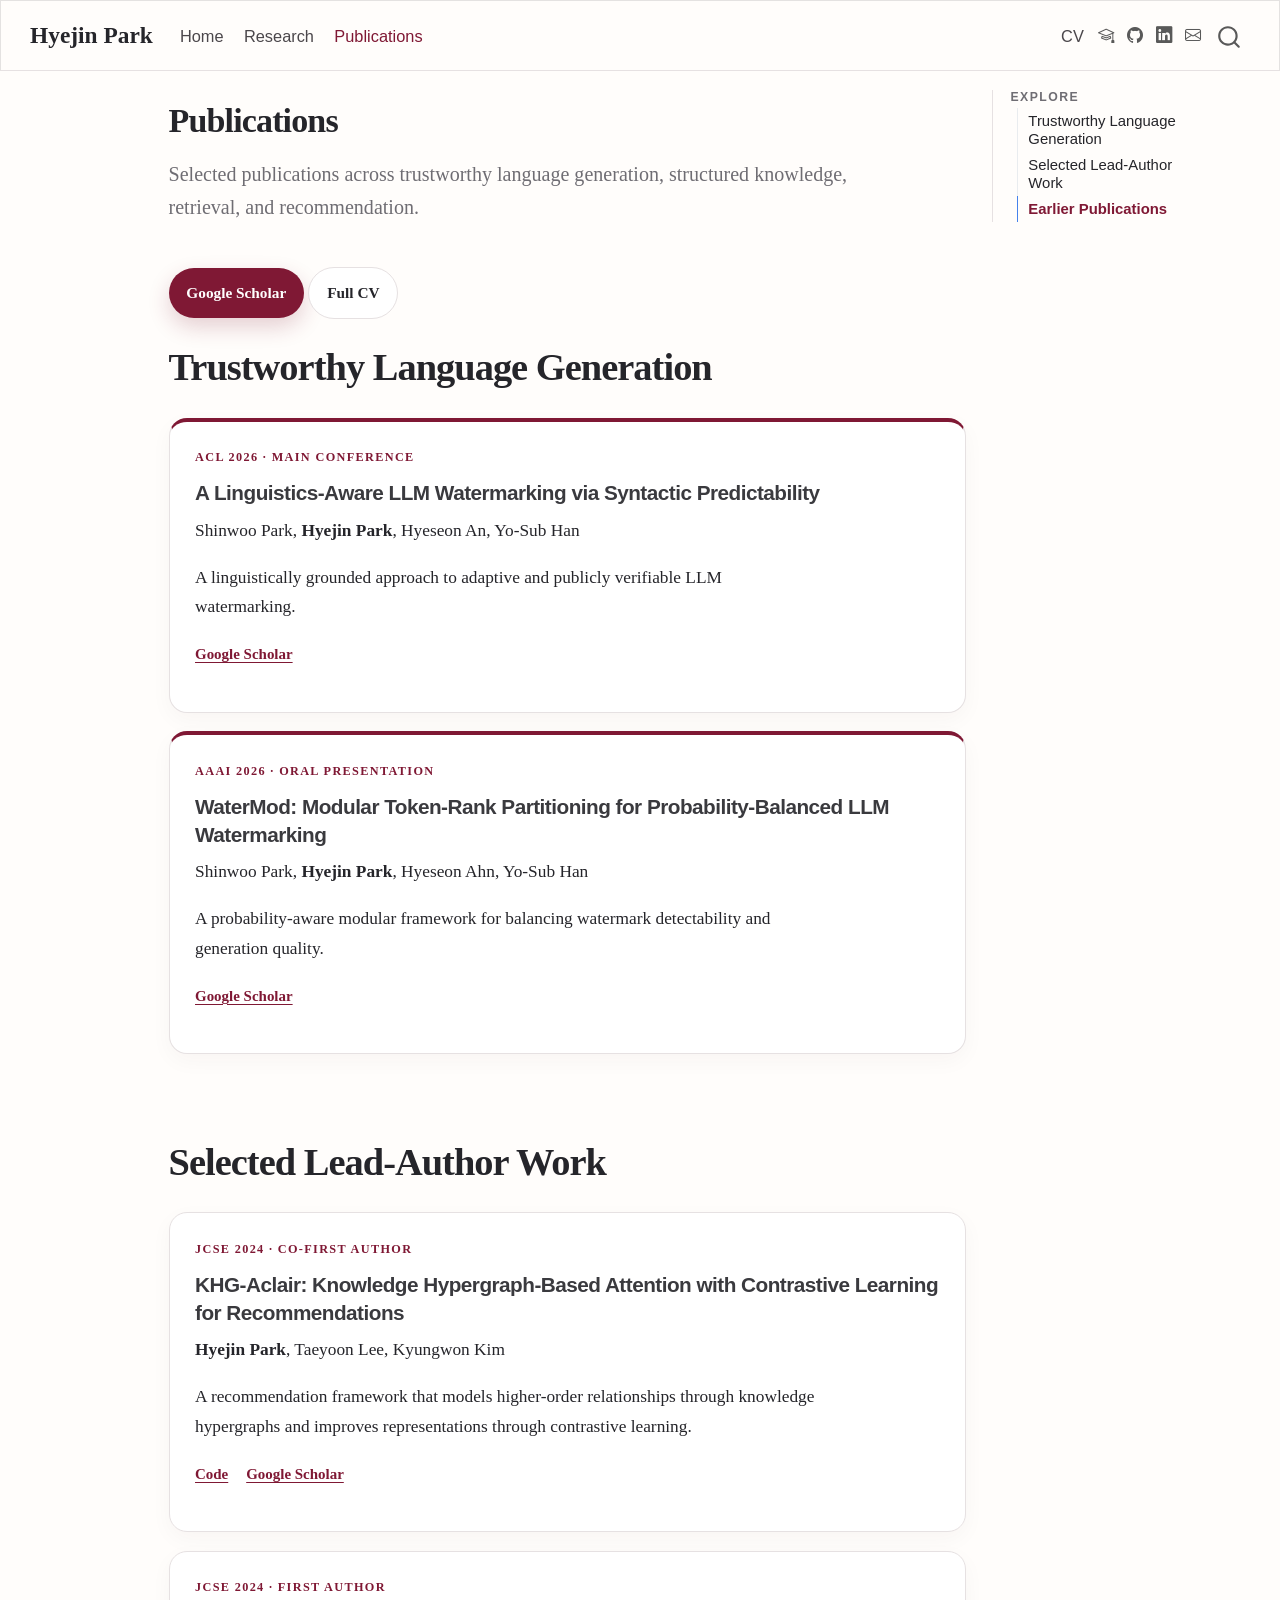
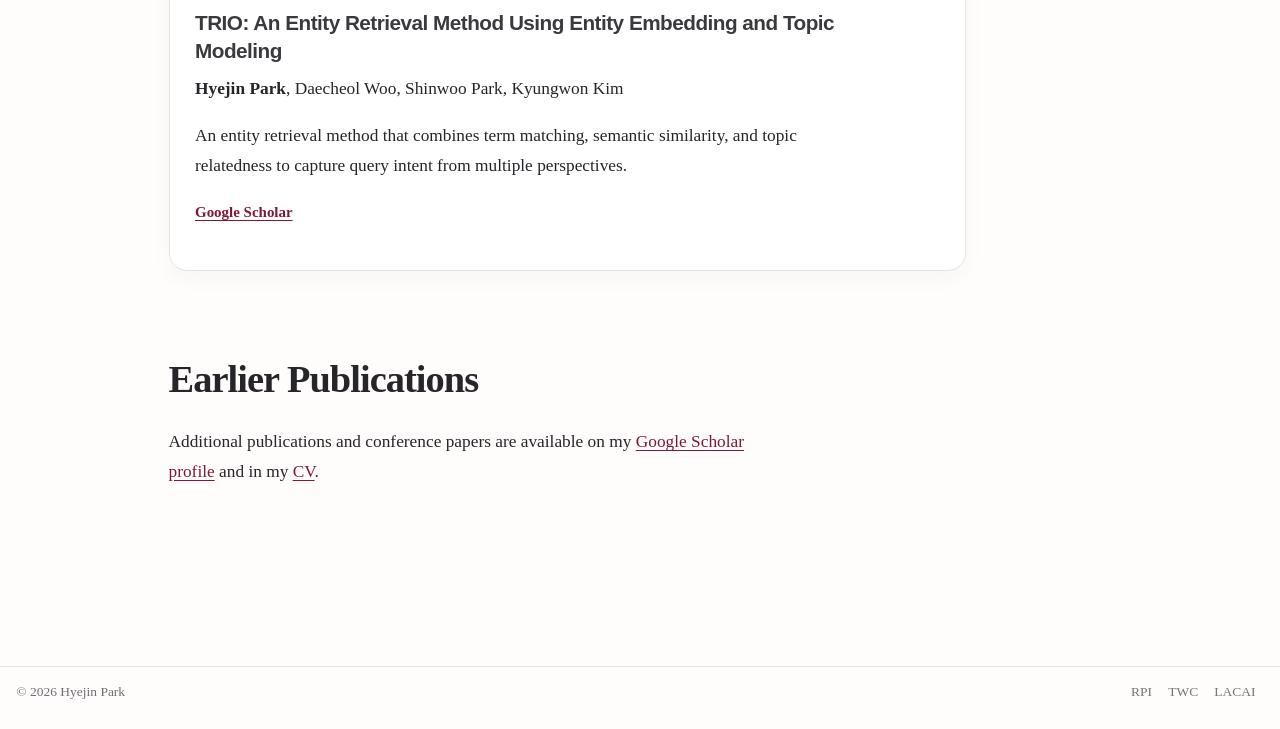
==== docs/publications.html @ 6f08e7a7 "draft" ====
<!DOCTYPE html>
<html xmlns="http://www.w3.org/1999/xhtml" lang="en" xml:lang="en"><head>

<meta charset="utf-8">
<meta name="generator" content="quarto-1.9.38">

<meta name="viewport" content="width=device-width, initial-scale=1.0, user-scalable=yes">

<meta name="description" content="Selected publications by Hyejin Park.">

<title>Publications | Hyejin Park – Hyejin Park</title>
<style>
/* Default styles provided by pandoc.
** See https://pandoc.org/MANUAL.html#variables-for-html for config info.
*/
code{white-space: pre-wrap;}
span.smallcaps{font-variant: small-caps;}
div.columns{display: flex; gap: min(4vw, 1.5em);}
div.column{flex: auto; overflow-x: auto;}
div.hanging-indent{margin-left: 1.5em; text-indent: -1.5em;}
ul.task-list{list-style: none;}
ul.task-list li input[type="checkbox"] {
  width: 0.8em;
  margin: 0 0.8em 0.2em -1em; /* quarto-specific, see https://github.com/quarto-dev/quarto-cli/issues/4556 */ 
  vertical-align: middle;
}
</style>


<script src="site_libs/quarto-nav/quarto-nav.js"></script>
<script src="site_libs/clipboard/clipboard.min.js"></script>
<script src="site_libs/quarto-search/autocomplete.umd.js"></script>
<script src="site_libs/quarto-search/fuse.min.js"></script>
<script src="site_libs/quarto-search/quarto-search.js"></script>
<meta name="quarto:offset" content="./">
<script src="site_libs/quarto-html/quarto.js" type="module"></script>
<script src="site_libs/quarto-html/tabsets/tabsets.js" type="module"></script>
<script src="site_libs/quarto-html/popper.min.js"></script>
<script src="site_libs/quarto-html/tippy.umd.min.js"></script>
<script src="site_libs/quarto-html/anchor.min.js"></script>
<link href="site_libs/quarto-html/tippy.css" rel="stylesheet">
<link href="site_libs/quarto-html/quarto-syntax-highlighting-15634bcf2e68342d4ad2dfa704d543f6.css" rel="stylesheet" id="quarto-text-highlighting-styles">
<script src="site_libs/bootstrap/bootstrap.min.js"></script>
<link href="site_libs/bootstrap/bootstrap-icons.css" rel="stylesheet">
<link href="site_libs/bootstrap/bootstrap-54f96d26612463f10f51421a0f6e9d63.min.css" rel="stylesheet" append-hash="true" id="quarto-bootstrap" data-mode="light">
<script id="quarto-search-options" type="application/json">{
  "location": "navbar",
  "copy-button": false,
  "collapse-after": 3,
  "panel-placement": "end",
  "type": "overlay",
  "limit": 50,
  "keyboard-shortcut": [
    "f",
    "/",
    "s"
  ],
  "show-item-context": false,
  "language": {
    "search-no-results-text": "No results",
    "search-matching-documents-text": "matching documents",
    "search-copy-link-title": "Copy link to search",
    "search-hide-matches-text": "Hide additional matches",
    "search-more-match-text": "more match in this document",
    "search-more-matches-text": "more matches in this document",
    "search-clear-button-title": "Clear",
    "search-text-placeholder": "",
    "search-detached-cancel-button-title": "Cancel",
    "search-submit-button-title": "Submit",
    "search-label": "Search"
  }
}</script>
<style>html{ scroll-behavior: smooth; }</style>


<link rel="stylesheet" href="styles.css">
<meta property="og:title" content="Publications | Hyejin Park">
<meta property="og:description" content="Selected publications by Hyejin Park.">
<meta property="og:site_name" content="Hyejin Park">
</head>

<body class="nav-fixed quarto-light">

<div id="quarto-search-results"></div>
  <header id="quarto-header" class="headroom fixed-top">
    <nav class="navbar navbar-expand-lg " data-bs-theme="dark">
      <div class="navbar-container container-fluid">
      <div class="navbar-brand-container mx-auto">
    <a class="navbar-brand" href="./index.html">
    <span class="navbar-title">Hyejin Park</span>
    </a>
  </div>
            <div id="quarto-search" class="" title="Search"></div>
          <button class="navbar-toggler" type="button" data-bs-toggle="collapse" data-bs-target="#navbarCollapse" aria-controls="navbarCollapse" role="menu" aria-expanded="false" aria-label="Toggle navigation" onclick="if (window.quartoToggleHeadroom) { window.quartoToggleHeadroom(); }">
  <span class="navbar-toggler-icon"></span>
</button>
          <div class="collapse navbar-collapse" id="navbarCollapse">
            <ul class="navbar-nav navbar-nav-scroll me-auto">
  <li class="nav-item">
    <a class="nav-link" href="./index.html"> 
<span class="menu-text">Home</span></a>
  </li>  
  <li class="nav-item">
    <a class="nav-link" href="./research.html"> 
<span class="menu-text">Research</span></a>
  </li>  
  <li class="nav-item">
    <a class="nav-link active" href="./publications.html" aria-current="page"> 
<span class="menu-text">Publications</span></a>
  </li>  
</ul>
            <ul class="navbar-nav navbar-nav-scroll ms-auto">
  <li class="nav-item">
    <a class="nav-link" href="./files/Hyejin_Park_CV.pdf" target="_blank"> 
<span class="menu-text">CV</span></a>
  </li>  
</ul>
          </div> <!-- /navcollapse -->
            <div class="quarto-navbar-tools tools-wide">
    <a href="https://scholar.google.com/citations?user=kaD4NRoAAAAJ&amp;hl=en" title="Google Scholar" class="quarto-navigation-tool px-1" aria-label="Google Scholar"><i class="bi bi-mortarboard"></i></a>
    <a href="https://github.com/HBD-NGC1316" title="GitHub" class="quarto-navigation-tool px-1" aria-label="GitHub"><i class="bi bi-github"></i></a>
    <a href="https://www.linkedin.com/in/hyejin-park-6ab866176/" title="LinkedIn" class="quarto-navigation-tool px-1" aria-label="LinkedIn"><i class="bi bi-linkedin"></i></a>
    <a href="mailto:parkh12@rpi.edu" title="Email" class="quarto-navigation-tool px-1" aria-label="Email"><i class="bi bi-envelope"></i></a>
</div>
      </div> <!-- /container-fluid -->
    </nav>
</header>
<!-- content -->
<div id="quarto-content" class="quarto-container page-columns page-rows-contents page-layout-article page-navbar">
<!-- sidebar -->
<!-- margin-sidebar -->
    <div id="quarto-margin-sidebar" class="sidebar margin-sidebar">
        <nav id="TOC" role="doc-toc" class="toc-active">
    <h2 id="toc-title">Explore</h2>
   
  <ul class="collapse">
  <li><a href="#trustworthy-language-generation" id="toc-trustworthy-language-generation" class="nav-link active" data-scroll-target="#trustworthy-language-generation">Trustworthy Language Generation</a></li>
  <li><a href="#selected-lead-author-work" id="toc-selected-lead-author-work" class="nav-link" data-scroll-target="#selected-lead-author-work">Selected Lead-Author Work</a></li>
  <li><a href="#earlier-publications" id="toc-earlier-publications" class="nav-link" data-scroll-target="#earlier-publications">Earlier Publications</a></li>
  </ul>
</nav>
    </div>
<!-- main -->
<main class="content" id="quarto-document-content"><header id="title-block-header" class="quarto-title-block"><h1 class="title display-7">Publications</h1></header>

<header id="title-block-header">


</header>


<p class="page-lead">
Selected publications across trustworthy language generation, structured knowledge, retrieval, and recommendation.
</p>
<div class="publication-actions">
<p><a class="button button-primary" href="https://scholar.google.com/citations?user=kaD4NRoAAAAJ&amp;hl=en">Google Scholar</a> <a class="button button-secondary" href="files/Hyejin_Park_CV.pdf" target="_blank">Full CV</a></p>
</div>
<section id="trustworthy-language-generation" class="level2">
<h2 class="anchored" data-anchor-id="trustworthy-language-generation">Trustworthy Language Generation</h2>
<div class="publication-card publication-wide publication-highlight">
<p class="pub-venue">
ACL 2026 · MAIN CONFERENCE
</p>
<section id="a-linguistics-aware-llm-watermarking-via-syntactic-predictability" class="level3">
<h3 class="anchored" data-anchor-id="a-linguistics-aware-llm-watermarking-via-syntactic-predictability">A Linguistics-Aware LLM Watermarking via Syntactic Predictability</h3>
<p>Shinwoo Park, <strong>Hyejin Park</strong>, Hyeseon An, Yo-Sub Han</p>
<p>A linguistically grounded approach to adaptive and publicly verifiable LLM watermarking.</p>
<p><a href="https://scholar.google.com/citations?user=kaD4NRoAAAAJ&amp;hl=en" class="pub-link">Google Scholar</a></p>
</section>
</div>
<div class="publication-card publication-wide publication-highlight">
<p class="pub-venue">
AAAI 2026 · ORAL PRESENTATION
</p>
<section id="watermod-modular-token-rank-partitioning-for-probability-balanced-llm-watermarking" class="level3">
<h3 class="anchored" data-anchor-id="watermod-modular-token-rank-partitioning-for-probability-balanced-llm-watermarking">WaterMod: Modular Token-Rank Partitioning for Probability-Balanced LLM Watermarking</h3>
<p>Shinwoo Park, <strong>Hyejin Park</strong>, Hyeseon Ahn, Yo-Sub Han</p>
<p>A probability-aware modular framework for balancing watermark detectability and generation quality.</p>
<p><a href="https://scholar.google.com/citations?user=kaD4NRoAAAAJ&amp;hl=en" class="pub-link">Google Scholar</a></p>
</section>
</div>
</section>
<section id="selected-lead-author-work" class="level2">
<h2 class="anchored" data-anchor-id="selected-lead-author-work">Selected Lead-Author Work</h2>
<div class="publication-card publication-wide">
<p class="pub-venue">
JCSE 2024 · CO-FIRST AUTHOR
</p>
<section id="khg-aclair-knowledge-hypergraph-based-attention-with-contrastive-learning-for-recommendations" class="level3">
<h3 class="anchored" data-anchor-id="khg-aclair-knowledge-hypergraph-based-attention-with-contrastive-learning-for-recommendations">KHG-Aclair: Knowledge Hypergraph-Based Attention with Contrastive Learning for Recommendations</h3>
<p><strong>Hyejin Park</strong>, Taeyoon Lee, Kyungwon Kim</p>
<p>A recommendation framework that models higher-order relationships through knowledge hypergraphs and improves representations through contrastive learning.</p>
<p><a href="https://github.com/HBD-NGC1316/KHG-Aclair" class="pub-link">Code</a> <a href="https://scholar.google.com/citations?user=kaD4NRoAAAAJ&amp;hl=en" class="pub-link">Google Scholar</a></p>
</section>
</div>
<div class="publication-card publication-wide">
<p class="pub-venue">
JCSE 2024 · FIRST AUTHOR
</p>
<section id="trio-an-entity-retrieval-method-using-entity-embedding-and-topic-modeling" class="level3">
<h3 class="anchored" data-anchor-id="trio-an-entity-retrieval-method-using-entity-embedding-and-topic-modeling">TRIO: An Entity Retrieval Method Using Entity Embedding and Topic Modeling</h3>
<p><strong>Hyejin Park</strong>, Daecheol Woo, Shinwoo Park, Kyungwon Kim</p>
<p>An entity retrieval method that combines term matching, semantic similarity, and topic relatedness to capture query intent from multiple perspectives.</p>
<p><a href="https://scholar.google.com/citations?user=kaD4NRoAAAAJ&amp;hl=en" class="pub-link">Google Scholar</a></p>
</section>
</div>
</section>
<section id="earlier-publications" class="level2">
<h2 class="anchored" data-anchor-id="earlier-publications">Earlier Publications</h2>
<p>Additional publications and conference papers are available on my <a href="https://scholar.google.com/citations?user=kaD4NRoAAAAJ&amp;hl=en">Google Scholar profile</a> and in my <a href="files/Hyejin_Park_CV.pdf">CV</a>.</p>


</section>

<a onclick="window.scrollTo(0, 0); return false;" role="button" id="quarto-back-to-top"><i class="bi bi-arrow-up"></i> Back to top</a></main> <!-- /main -->
<script id="quarto-html-after-body" type="application/javascript">
  window.document.addEventListener("DOMContentLoaded", function (event) {
    const icon = "";
    const anchorJS = new window.AnchorJS();
    anchorJS.options = {
      placement: 'right',
      icon: icon
    };
    anchorJS.add('.anchored');
    const isCodeAnnotation = (el) => {
      for (const clz of el.classList) {
        if (clz.startsWith('code-annotation-')) {                     
          return true;
        }
      }
      return false;
    }
    const onCopySuccess = function(e) {
      // button target
      const button = e.trigger;
      // don't keep focus
      button.blur();
      // flash "checked"
      button.classList.add('code-copy-button-checked');
      var currentTitle = button.getAttribute("title");
      button.setAttribute("title", "Copied!");
      let tooltip;
      if (window.bootstrap) {
        button.setAttribute("data-bs-toggle", "tooltip");
        button.setAttribute("data-bs-placement", "left");
        button.setAttribute("data-bs-title", "Copied!");
        tooltip = new bootstrap.Tooltip(button, 
          { trigger: "manual", 
            customClass: "code-copy-button-tooltip",
            offset: [0, -8]});
        tooltip.show();    
      }
      setTimeout(function() {
        if (tooltip) {
          tooltip.hide();
          button.removeAttribute("data-bs-title");
          button.removeAttribute("data-bs-toggle");
          button.removeAttribute("data-bs-placement");
        }
        button.setAttribute("title", currentTitle);
        button.classList.remove('code-copy-button-checked');
      }, 1000);
      // clear code selection
      e.clearSelection();
    }
    const getTextToCopy = function(trigger) {
      const outerScaffold = trigger.parentElement.cloneNode(true);
      const codeEl = outerScaffold.querySelector('code');
      for (const childEl of codeEl.children) {
        if (isCodeAnnotation(childEl)) {
          childEl.remove();
        }
      }
      return codeEl.innerText;
    }
    const clipboard = new window.ClipboardJS('.code-copy-button:not([data-in-quarto-modal])', {
      text: getTextToCopy
    });
    clipboard.on('success', onCopySuccess);
    if (window.document.getElementById('quarto-embedded-source-code-modal')) {
      const clipboardModal = new window.ClipboardJS('.code-copy-button[data-in-quarto-modal]', {
        text: getTextToCopy,
        container: window.document.getElementById('quarto-embedded-source-code-modal')
      });
      clipboardModal.on('success', onCopySuccess);
    }
      var localhostRegex = new RegExp(/^(?:http|https):\/\/localhost\:?[0-9]*\//);
      var mailtoRegex = new RegExp(/^mailto:/);
        var filterRegex = new RegExp("https:\/\/hbd-ngc1316\.github\.io");
      var isInternal = (href) => {
          return filterRegex.test(href) || localhostRegex.test(href) || mailtoRegex.test(href);
      }
      // Inspect non-navigation links and adorn them if external
     var links = window.document.querySelectorAll('a[href]:not(.nav-link):not(.navbar-brand):not(.toc-action):not(.sidebar-link):not(.sidebar-item-toggle):not(.pagination-link):not(.no-external):not([aria-hidden]):not(.dropdown-item):not(.quarto-navigation-tool):not(.about-link)');
      for (var i=0; i<links.length; i++) {
        const link = links[i];
        if (!isInternal(link.href)) {
          // undo the damage that might have been done by quarto-nav.js in the case of
          // links that we want to consider external
          if (link.dataset.originalHref !== undefined) {
            link.href = link.dataset.originalHref;
          }
            // target, if specified
            link.setAttribute("target", "_blank");
            if (link.getAttribute("rel") === null) {
              link.setAttribute("rel", "noopener");
            }
        }
      }
    function tippyHover(el, contentFn, onTriggerFn, onUntriggerFn) {
      const config = {
        allowHTML: true,
        maxWidth: 500,
        delay: 100,
        arrow: false,
        appendTo: function(el) {
            return el.parentElement;
        },
        interactive: true,
        interactiveBorder: 10,
        theme: 'quarto',
        placement: 'bottom-start',
      };
      if (contentFn) {
        config.content = contentFn;
      }
      if (onTriggerFn) {
        config.onTrigger = onTriggerFn;
      }
      if (onUntriggerFn) {
        config.onUntrigger = onUntriggerFn;
      }
      window.tippy(el, config); 
    }
    const noterefs = window.document.querySelectorAll('a[role="doc-noteref"]');
    for (var i=0; i<noterefs.length; i++) {
      const ref = noterefs[i];
      tippyHover(ref, function() {
        // use id or data attribute instead here
        let href = ref.getAttribute('data-footnote-href') || ref.getAttribute('href');
        try { href = new URL(href).hash; } catch {}
        const id = href.replace(/^#\/?/, "");
        const note = window.document.getElementById(id);
        if (note) {
          return note.innerHTML;
        } else {
          return "";
        }
      });
    }
    const xrefs = window.document.querySelectorAll('a.quarto-xref');
    const processXRef = (id, note) => {
      // Strip column container classes
      const stripColumnClz = (el) => {
        el.classList.remove("page-full", "page-columns");
        if (el.children) {
          for (const child of el.children) {
            stripColumnClz(child);
          }
        }
      }
      stripColumnClz(note)
      if (id === null || id.startsWith('sec-')) {
        // Special case sections, only their first couple elements
        const container = document.createElement("div");
        if (note.children && note.children.length > 2) {
          container.appendChild(note.children[0].cloneNode(true));
          for (let i = 1; i < note.children.length; i++) {
            const child = note.children[i];
            if (child.tagName === "P" && child.innerText === "") {
              continue;
            } else {
              container.appendChild(child.cloneNode(true));
              break;
            }
          }
          if (window.Quarto?.typesetMath) {
            window.Quarto.typesetMath(container);
          }
          return container.innerHTML
        } else {
          if (window.Quarto?.typesetMath) {
            window.Quarto.typesetMath(note);
          }
          return note.innerHTML;
        }
      } else {
        // Remove any anchor links if they are present
        const anchorLink = note.querySelector('a.anchorjs-link');
        if (anchorLink) {
          anchorLink.remove();
        }
        if (window.Quarto?.typesetMath) {
          window.Quarto.typesetMath(note);
        }
        if (note.classList.contains("callout")) {
          return note.outerHTML;
        } else {
          return note.innerHTML;
        }
      }
    }
    for (var i=0; i<xrefs.length; i++) {
      const xref = xrefs[i];
      tippyHover(xref, undefined, function(instance) {
        instance.disable();
        let url = xref.getAttribute('href');
        let hash = undefined; 
        if (url.startsWith('#')) {
          hash = url;
        } else {
          try { hash = new URL(url).hash; } catch {}
        }
        if (hash) {
          const id = hash.replace(/^#\/?/, "");
          const note = window.document.getElementById(id);
          if (note !== null) {
            try {
              const html = processXRef(id, note.cloneNode(true));
              instance.setContent(html);
            } finally {
              instance.enable();
              instance.show();
            }
          } else {
            // See if we can fetch this
            fetch(url.split('#')[0])
            .then(res => res.text())
            .then(html => {
              const parser = new DOMParser();
              const htmlDoc = parser.parseFromString(html, "text/html");
              const note = htmlDoc.getElementById(id);
              if (note !== null) {
                const html = processXRef(id, note);
                instance.setContent(html);
              } 
            }).finally(() => {
              instance.enable();
              instance.show();
            });
          }
        } else {
          // See if we can fetch a full url (with no hash to target)
          // This is a special case and we should probably do some content thinning / targeting
          fetch(url)
          .then(res => res.text())
          .then(html => {
            const parser = new DOMParser();
            const htmlDoc = parser.parseFromString(html, "text/html");
            const note = htmlDoc.querySelector('main.content');
            if (note !== null) {
              // This should only happen for chapter cross references
              // (since there is no id in the URL)
              // remove the first header
              if (note.children.length > 0 && note.children[0].tagName === "HEADER") {
                note.children[0].remove();
              }
              const html = processXRef(null, note);
              instance.setContent(html);
            } 
          }).finally(() => {
            instance.enable();
            instance.show();
          });
        }
      }, function(instance) {
      });
    }
        let selectedAnnoteEl;
        const selectorForAnnotation = ( cell, annotation) => {
          let cellAttr = 'data-code-cell="' + cell + '"';
          let lineAttr = 'data-code-annotation="' +  annotation + '"';
          const selector = 'span[' + cellAttr + '][' + lineAttr + ']';
          return selector;
        }
        const selectCodeLines = (annoteEl) => {
          const doc = window.document;
          const targetCell = annoteEl.getAttribute("data-target-cell");
          const targetAnnotation = annoteEl.getAttribute("data-target-annotation");
          const annoteSpan = window.document.querySelector(selectorForAnnotation(targetCell, targetAnnotation));
          const lines = annoteSpan.getAttribute("data-code-lines").split(",");
          const lineIds = lines.map((line) => {
            return targetCell + "-" + line;
          })
          let top = null;
          let height = null;
          let parent = null;
          if (lineIds.length > 0) {
              //compute the position of the single el (top and bottom and make a div)
              const el = window.document.getElementById(lineIds[0]);
              top = el.offsetTop;
              height = el.offsetHeight;
              parent = el.parentElement.parentElement;
            if (lineIds.length > 1) {
              const lastEl = window.document.getElementById(lineIds[lineIds.length - 1]);
              const bottom = lastEl.offsetTop + lastEl.offsetHeight;
              height = bottom - top;
            }
            if (top !== null && height !== null && parent !== null) {
              // cook up a div (if necessary) and position it 
              let div = window.document.getElementById("code-annotation-line-highlight");
              if (div === null) {
                div = window.document.createElement("div");
                div.setAttribute("id", "code-annotation-line-highlight");
                div.style.position = 'absolute';
                parent.appendChild(div);
              }
              div.style.top = top - 2 + "px";
              div.style.height = height + 4 + "px";
              div.style.left = 0;
              let gutterDiv = window.document.getElementById("code-annotation-line-highlight-gutter");
              if (gutterDiv === null) {
                gutterDiv = window.document.createElement("div");
                gutterDiv.setAttribute("id", "code-annotation-line-highlight-gutter");
                gutterDiv.style.position = 'absolute';
                const codeCell = window.document.getElementById(targetCell);
                const gutter = codeCell.querySelector('.code-annotation-gutter');
                gutter.appendChild(gutterDiv);
              }
              gutterDiv.style.top = top - 2 + "px";
              gutterDiv.style.height = height + 4 + "px";
            }
            selectedAnnoteEl = annoteEl;
          }
        };
        const unselectCodeLines = () => {
          const elementsIds = ["code-annotation-line-highlight", "code-annotation-line-highlight-gutter"];
          elementsIds.forEach((elId) => {
            const div = window.document.getElementById(elId);
            if (div) {
              div.remove();
            }
          });
          selectedAnnoteEl = undefined;
        };
          // Handle positioning of the toggle
      window.addEventListener(
        "resize",
        throttle(() => {
          elRect = undefined;
          if (selectedAnnoteEl) {
            selectCodeLines(selectedAnnoteEl);
          }
        }, 10)
      );
      function throttle(fn, ms) {
      let throttle = false;
      let timer;
        return (...args) => {
          if(!throttle) { // first call gets through
              fn.apply(this, args);
              throttle = true;
          } else { // all the others get throttled
              if(timer) clearTimeout(timer); // cancel #2
              timer = setTimeout(() => {
                fn.apply(this, args);
                timer = throttle = false;
              }, ms);
          }
        };
      }
        // Attach click handler to the DT
        const annoteDls = window.document.querySelectorAll('dt[data-target-cell]');
        for (const annoteDlNode of annoteDls) {
          annoteDlNode.addEventListener('click', (event) => {
            const clickedEl = event.target;
            if (clickedEl !== selectedAnnoteEl) {
              unselectCodeLines();
              const activeEl = window.document.querySelector('dt[data-target-cell].code-annotation-active');
              if (activeEl) {
                activeEl.classList.remove('code-annotation-active');
              }
              selectCodeLines(clickedEl);
              clickedEl.classList.add('code-annotation-active');
            } else {
              // Unselect the line
              unselectCodeLines();
              clickedEl.classList.remove('code-annotation-active');
            }
          });
        }
    const findCites = (el) => {
      const parentEl = el.parentElement;
      if (parentEl) {
        const cites = parentEl.dataset.cites;
        if (cites) {
          return {
            el,
            cites: cites.split(' ')
          };
        } else {
          return findCites(el.parentElement)
        }
      } else {
        return undefined;
      }
    };
    var bibliorefs = window.document.querySelectorAll('a[role="doc-biblioref"]');
    for (var i=0; i<bibliorefs.length; i++) {
      const ref = bibliorefs[i];
      const citeInfo = findCites(ref);
      if (citeInfo) {
        tippyHover(citeInfo.el, function() {
          var popup = window.document.createElement('div');
          citeInfo.cites.forEach(function(cite) {
            var citeDiv = window.document.createElement('div');
            citeDiv.classList.add('hanging-indent');
            citeDiv.classList.add('csl-entry');
            var biblioDiv = window.document.getElementById('ref-' + cite);
            if (biblioDiv) {
              citeDiv.innerHTML = biblioDiv.innerHTML;
            }
            popup.appendChild(citeDiv);
          });
          return popup.innerHTML;
        });
      }
    }
  });
  </script>
</div> <!-- /content -->
<footer class="footer">
  <div class="nav-footer">
    <div class="nav-footer-left">
<p>© 2026 Hyejin Park</p>
</div>   
    <div class="nav-footer-center">
      &nbsp;
    </div>
    <div class="nav-footer-right">
      <ul class="footer-items list-unstyled">
    <li class="nav-item">
    <a class="nav-link" href="https://www.rpi.edu/">
<p>RPI</p>
</a>
  </li>  
    <li class="nav-item">
    <a class="nav-link" href="https://tw.rpi.edu/person/hyejin-park">
<p>TWC</p>
</a>
  </li>  
    <li class="nav-item">
    <a class="nav-link" href="https://lacailab.cogsci.rpi.edu/people/students">
<p>LACAI</p>
</a>
  </li>  
</ul>
    </div>
  </div>
</footer>




<script src="site_libs/quarto-html/zenscroll-min.js"></script>
</body></html>
---- docs/site_libs/quarto-html/tippy.css ----
.tippy-box[data-animation=fade][data-state=hidden]{opacity:0}[data-tippy-root]{max-width:calc(100vw - 10px)}.tippy-box{position:relative;background-color:#333;color:#fff;border-radius:4px;font-size:14px;line-height:1.4;white-space:normal;outline:0;transition-property:transform,visibility,opacity}.tippy-box[data-placement^=top]>.tippy-arrow{bottom:0}.tippy-box[data-placement^=top]>.tippy-arrow:before{bottom:-7px;left:0;border-width:8px 8px 0;border-top-color:initial;transform-origin:center top}.tippy-box[data-placement^=bottom]>.tippy-arrow{top:0}.tippy-box[data-placement^=bottom]>.tippy-arrow:before{top:-7px;left:0;border-width:0 8px 8px;border-bottom-color:initial;transform-origin:center bottom}.tippy-box[data-placement^=left]>.tippy-arrow{right:0}.tippy-box[data-placement^=left]>.tippy-arrow:before{border-width:8px 0 8px 8px;border-left-color:initial;right:-7px;transform-origin:center left}.tippy-box[data-placement^=right]>.tippy-arrow{left:0}.tippy-box[data-placement^=right]>.tippy-arrow:before{left:-7px;border-width:8px 8px 8px 0;border-right-color:initial;transform-origin:center right}.tippy-box[data-inertia][data-state=visible]{transition-timing-function:cubic-bezier(.54,1.5,.38,1.11)}.tippy-arrow{width:16px;height:16px;color:#333}.tippy-arrow:before{content:"";position:absolute;border-color:transparent;border-style:solid}.tippy-content{position:relative;padding:5px 9px;z-index:1}
---- docs/site_libs/quarto-html/quarto-syntax-highlighting-15634bcf2e68342d4ad2dfa704d543f6.css ----
/* quarto syntax highlight colors */
:root {
  --quarto-hl-ot-color: #003B4F;
  --quarto-hl-at-color: #657422;
  --quarto-hl-ss-color: #20794D;
  --quarto-hl-an-color: #5E5E5E;
  --quarto-hl-fu-color: #4758AB;
  --quarto-hl-st-color: #20794D;
  --quarto-hl-cf-color: #003B4F;
  --quarto-hl-op-color: #5E5E5E;
  --quarto-hl-er-color: #AD0000;
  --quarto-hl-bn-color: #AD0000;
  --quarto-hl-al-color: #AD0000;
  --quarto-hl-va-color: #111111;
  --quarto-hl-bu-color: inherit;
  --quarto-hl-ex-color: inherit;
  --quarto-hl-pp-color: #AD0000;
  --quarto-hl-in-color: #5E5E5E;
  --quarto-hl-vs-color: #20794D;
  --quarto-hl-wa-color: #5E5E5E;
  --quarto-hl-do-color: #5E5E5E;
  --quarto-hl-im-color: #00769E;
  --quarto-hl-ch-color: #20794D;
  --quarto-hl-dt-color: #AD0000;
  --quarto-hl-fl-color: #AD0000;
  --quarto-hl-co-color: #5E5E5E;
  --quarto-hl-cv-color: #5E5E5E;
  --quarto-hl-cn-color: #8f5902;
  --quarto-hl-sc-color: #5E5E5E;
  --quarto-hl-dv-color: #AD0000;
  --quarto-hl-kw-color: #003B4F;
}

/* other quarto variables */
:root {
  --quarto-font-monospace: SFMono-Regular, Menlo, Monaco, Consolas, "Liberation Mono", "Courier New", monospace;
}

/* syntax highlight based on Pandoc's rules */
pre > code.sourceCode > span {
  color: #003B4F;
}

code.sourceCode > span {
  color: #003B4F;
}

div.sourceCode,
div.sourceCode pre.sourceCode {
  color: #003B4F;
}

/* Normal */
code span {
  color: #003B4F;
}

/* Alert */
code span.al {
  color: #AD0000;
  font-style: inherit;
}

/* Annotation */
code span.an {
  color: #5E5E5E;
  font-style: inherit;
}

/* Attribute */
code span.at {
  color: #657422;
  font-style: inherit;
}

/* BaseN */
code span.bn {
  color: #AD0000;
  font-style: inherit;
}

/* BuiltIn */
code span.bu {
  font-style: inherit;
}

/* ControlFlow */
code span.cf {
  color: #003B4F;
  font-weight: bold;
  font-style: inherit;
}

/* Char */
code span.ch {
  color: #20794D;
  font-style: inherit;
}

/* Constant */
code span.cn {
  color: #8f5902;
  font-style: inherit;
}

/* Comment */
code span.co {
  color: #5E5E5E;
  font-style: inherit;
}

/* CommentVar */
code span.cv {
  color: #5E5E5E;
  font-style: italic;
}

/* Documentation */
code span.do {
  color: #5E5E5E;
  font-style: italic;
}

/* DataType */
code span.dt {
  color: #AD0000;
  font-style: inherit;
}

/* DecVal */
code span.dv {
  color: #AD0000;
  font-style: inherit;
}

/* Error */
code span.er {
  color: #AD0000;
  font-style: inherit;
}

/* Extension */
code span.ex {
  font-style: inherit;
}

/* Float */
code span.fl {
  color: #AD0000;
  font-style: inherit;
}

/* Function */
code span.fu {
  color: #4758AB;
  font-style: inherit;
}

/* Import */
code span.im {
  color: #00769E;
  font-style: inherit;
}

/* Information */
code span.in {
  color: #5E5E5E;
  font-style: inherit;
}

/* Keyword */
code span.kw {
  color: #003B4F;
  font-weight: bold;
  font-style: inherit;
}

/* Operator */
code span.op {
  color: #5E5E5E;
  font-style: inherit;
}

/* Other */
code span.ot {
  color: #003B4F;
  font-style: inherit;
}

/* Preprocessor */
code span.pp {
  color: #AD0000;
  font-style: inherit;
}

/* SpecialChar */
code span.sc {
  color: #5E5E5E;
  font-style: inherit;
}

/* SpecialString */
code span.ss {
  color: #20794D;
  font-style: inherit;
}

/* String */
code span.st {
  color: #20794D;
  font-style: inherit;
}

/* Variable */
code span.va {
  color: #111111;
  font-style: inherit;
}

/* VerbatimString */
code span.vs {
  color: #20794D;
  font-style: inherit;
}

/* Warning */
code span.wa {
  color: #5E5E5E;
  font-style: italic;
}

.prevent-inlining {
  content: "</";
}

/*# sourceMappingURL=f23921c56f73e400b49028c9186a1aa0.css.map */
---- docs/styles.css ----
/* ---------- Design tokens ---------- */

:root {
  --hp-burgundy: #7f1834;
  --hp-burgundy-dark: #5f1026;
  --hp-plum: #665064;
  --hp-ink: #25252a;
  --hp-muted: #6f6d73;
  --hp-line: #e6e1e2;
  --hp-paper: #fffdfb;
  --hp-soft: #f7f2f2;
  --hp-white: #ffffff;
  --hp-radius: 18px;
  --hp-shadow: 0 14px 40px rgba(55, 34, 42, 0.07);
}

/* ---------- Global ---------- */

html {
  scroll-behavior: smooth;
}

body {
  color: var(--hp-ink);
  background: var(--hp-paper);
  font-family:
    Inter, ui-sans-serif, -apple-system, BlinkMacSystemFont, "Segoe UI",
    sans-serif;
  font-size: 1.02rem;
  line-height: 1.72;
}

h1,
h2,
h3 {
  color: var(--hp-ink);
  letter-spacing: -0.025em;
}

h1,
h2 {
  font-family: Georgia, "Times New Roman", serif;
}

h2 {
  margin-top: 4.5rem;
  padding-top: 0.5rem;
  font-size: clamp(1.8rem, 3vw, 2.45rem);
  border-bottom: 0;
}

h3 {
  font-size: 1.22rem;
  line-height: 1.35;
}

a {
  color: var(--hp-burgundy);
  text-decoration-thickness: 1px;
  text-underline-offset: 3px;
}

a:hover {
  color: var(--hp-burgundy-dark);
}

p {
  max-width: 72ch;
}

/* ---------- Navbar ---------- */

.navbar {
  background: rgba(255, 253, 251, 0.94) !important;
  backdrop-filter: blur(14px);
  border-bottom: 1px solid var(--hp-line);
  box-shadow: none;
}

.navbar-brand,
.navbar-title {
  font-family: Georgia, "Times New Roman", serif;
  font-weight: 700;
  color: var(--hp-ink) !important;
}

.navbar-nav .nav-link {
  color: #4b474b !important;
  font-weight: 520;
}

.navbar-nav .nav-link:hover,
.navbar-nav .nav-link.active {
  color: var(--hp-burgundy) !important;
}

/* ---------- Right table of contents ---------- */

#TOC {
  border-left: 1px solid var(--hp-line);
  padding-left: 1rem;
}

#TOC .active {
  color: var(--hp-burgundy) !important;
  font-weight: 650;
}

#toc-title {
  color: var(--hp-muted);
  font-size: 0.72rem;
  font-weight: 750;
  letter-spacing: 0.12em;
  text-transform: uppercase;
}

/* ---------- Hero ---------- */

.hero {
  margin: 1rem 0 2rem;
  padding: clamp(2rem, 5vw, 4.5rem);
  background:
    radial-gradient(circle at top right, rgba(127, 24, 52, 0.09), transparent 34%),
    linear-gradient(135deg, #fffdfb 0%, #f8f2f2 100%);
  border: 1px solid var(--hp-line);
  border-radius: 26px;
  box-shadow: var(--hp-shadow);
}

.hero-grid {
  display: grid;
  grid-template-columns: minmax(180px, 0.75fr) minmax(0, 2fr);
  gap: clamp(2rem, 5vw, 4rem);
  align-items: center;
}

.hero-photo {
  text-align: center;
}

.initials-mark {
  width: min(230px, 72vw);
  aspect-ratio: 4 / 5;
  margin: 0 auto;
  display: grid;
  place-items: center;
  border-radius: 24px;
  background:
    linear-gradient(145deg, rgba(127, 24, 52, 0.9), rgba(102, 80, 100, 0.85));
  color: white;
  box-shadow: 0 18px 36px rgba(86, 35, 52, 0.18);
}

.initials-mark span {
  font-family: Georgia, "Times New Roman", serif;
  font-size: 3.6rem;
  font-weight: 700;
  letter-spacing: -0.08em;
}

.photo-note {
  margin: 0.6rem auto 0;
  color: var(--hp-muted);
  font-size: 0.75rem;
}

.eyebrow,
.card-label,
.pub-venue {
  margin: 0 0 0.65rem;
  color: var(--hp-burgundy);
  font-size: 0.72rem;
  font-weight: 800;
  letter-spacing: 0.11em;
  text-transform: uppercase;
}

.hero-name {
  margin: 0 0 1rem;
  font-size: clamp(2.8rem, 7vw, 5.2rem);
  line-height: 0.98;
}

.hero-lead {
  margin: 0 0 1rem;
  font-family: Georgia, "Times New Roman", serif;
  font-size: clamp(1.25rem, 2.3vw, 1.72rem);
  line-height: 1.48;
}

.hero-subtext {
  color: var(--hp-muted);
  font-size: 1.03rem;
}

.hero-actions,
.publication-actions {
  display: flex;
  flex-wrap: wrap;
  gap: 0.75rem;
  margin-top: 1.5rem;
}

.button {
  display: inline-flex;
  align-items: center;
  justify-content: center;
  min-height: 44px;
  padding: 0.7rem 1.05rem;
  border-radius: 999px;
  font-size: 0.9rem;
  font-weight: 700;
  text-decoration: none;
  transition:
    transform 150ms ease,
    box-shadow 150ms ease,
    background 150ms ease;
}

.button:hover {
  transform: translateY(-1px);
}

.button-primary {
  color: white !important;
  background: var(--hp-burgundy);
  box-shadow: 0 9px 22px rgba(127, 24, 52, 0.2);
}

.button-primary:hover {
  background: var(--hp-burgundy-dark);
}

.button-secondary {
  color: var(--hp-ink) !important;
  background: white;
  border: 1px solid var(--hp-line);
}

.quick-links {
  display: flex;
  flex-wrap: wrap;
  gap: 0.55rem;
  margin-top: 1.3rem;
  color: var(--hp-muted);
  font-size: 0.9rem;
}

/* ---------- Shared section components ---------- */

.section-intro,
.page-lead {
  color: var(--hp-muted);
  font-family: Georgia, "Times New Roman", serif;
  font-size: 1.18rem;
  line-height: 1.65;
}

.page-lead {
  margin-bottom: 2.5rem;
}

.card-grid,
.publication-grid {
  display: grid;
  grid-template-columns: repeat(3, minmax(0, 1fr));
  gap: 1rem;
  margin-top: 1.5rem;
}

.topic-card,
.publication-card {
  padding: 1.5rem;
  background: var(--hp-white);
  border: 1px solid var(--hp-line);
  border-radius: var(--hp-radius);
  box-shadow: 0 7px 22px rgba(55, 34, 42, 0.035);
}

.topic-card {
  min-height: 255px;
  display: flex;
  flex-direction: column;
}

.topic-card p:last-child {
  margin-top: auto;
}

.topic-card-current {
  background: linear-gradient(160deg, #fff 25%, #fbf2f4 100%);
  border-top: 4px solid var(--hp-burgundy);
}

.publication-grid {
  grid-template-columns: repeat(2, minmax(0, 1fr));
}

.publication-card h3 {
  margin-top: 0.35rem;
}

.publication-highlight {
  border-top: 4px solid var(--hp-burgundy);
}

.publication-wide {
  margin: 1.1rem 0;
}

.pub-note {
  color: var(--hp-muted);
  font-size: 0.94rem;
}

.pub-link {
  display: inline-block;
  margin-right: 0.8rem;
  font-size: 0.88rem;
  font-weight: 750;
}

.section-heading-row {
  display: flex;
  justify-content: space-between;
  gap: 2rem;
  align-items: end;
}

.text-link {
  white-space: nowrap;
  font-weight: 700;
  text-decoration: none;
}

/* ---------- Current research spotlight ---------- */

.spotlight {
  display: grid;
  grid-template-columns: minmax(0, 1.25fr) minmax(280px, 0.75fr);
  gap: clamp(2rem, 5vw, 4rem);
  align-items: center;
  margin-top: 1.5rem;
  padding: clamp(1.8rem, 4vw, 3rem);
  border-radius: 24px;
  background: #2d262b;
  color: #f9f5f5;
  box-shadow: var(--hp-shadow);
}

.spotlight h3 {
  color: white;
  font-family: Georgia, "Times New Roman", serif;
  font-size: clamp(1.7rem, 3vw, 2.35rem);
}

.spotlight a {
  color: #f3c8d2;
}

.project-badge {
  display: inline-block;
  margin: 1rem 0 1.3rem;
  padding: 0.75rem 1rem;
  border: 1px solid rgba(255, 255, 255, 0.19);
  border-radius: 12px;
  background: rgba(255, 255, 255, 0.07);
}

.project-badge span {
  color: #d8cdd1;
  font-size: 0.86rem;
}

.concept-flow {
  display: grid;
  gap: 0.65rem;
  justify-items: center;
}

.concept-node {
  width: min(250px, 100%);
  padding: 0.65rem;
  text-align: center;
  border: 1px solid rgba(255, 255, 255, 0.22);
  border-radius: 999px;
  color: #eee7e9;
  background: rgba(255, 255, 255, 0.06);
}

.concept-core {
  width: min(300px, 100%);
  padding: 1.15rem;
  border-radius: 16px;
  text-align: center;
  font-family: Georgia, "Times New Roman", serif;
  font-size: 1.22rem;
  font-weight: 700;
  background: var(--hp-burgundy);
  box-shadow: 0 12px 24px rgba(0, 0, 0, 0.2);
}

.concept-outcome {
  padding: 0.8rem 1rem;
  border-radius: 12px;
  text-align: center;
  color: var(--hp-ink);
  background: #f0e6e9;
}

.concept-connector {
  color: #d2c5ca;
  font-size: 1.2rem;
}

/* ---------- Updates and about ---------- */

.updates-list {
  border-top: 1px solid var(--hp-line);
}

.update-row {
  display: grid;
  grid-template-columns: 100px minmax(0, 1fr);
  gap: 1rem;
  padding: 1rem 0;
  border-bottom: 1px solid var(--hp-line);
}

.update-date {
  color: var(--hp-burgundy);
  font-weight: 750;
}

.about-box,
.research-callout {
  padding: 1.6rem;
  border-left: 4px solid var(--hp-burgundy);
  border-radius: 0 var(--hp-radius) var(--hp-radius) 0;
  background: var(--hp-soft);
}

.research-callout {
  margin: 1.8rem 0;
}

.research-callout h3 {
  margin-top: 0;
}

/* ---------- Footer ---------- */

.nav-footer {
  margin-top: 5rem;
  border-top: 1px solid var(--hp-line);
  background: transparent;
  color: var(--hp-muted);
}

/* ---------- Responsive ---------- */

@media (max-width: 980px) {
  .hero-grid,
  .spotlight {
    grid-template-columns: 1fr;
  }

  .hero-photo {
    text-align: left;
  }

  .initials-mark {
    width: 180px;
    margin-left: 0;
  }

  .photo-note {
    margin-left: 0;
  }

  .card-grid {
    grid-template-columns: 1fr;
  }
}

@media (max-width: 760px) {
  body {
    font-size: 0.98rem;
  }

  .hero {
    padding: 1.4rem;
    border-radius: 18px;
  }

  .publication-grid {
    grid-template-columns: 1fr;
  }

  .section-heading-row {
    display: block;
  }

  .update-row {
    grid-template-columns: 1fr;
    gap: 0.2rem;
  }
}
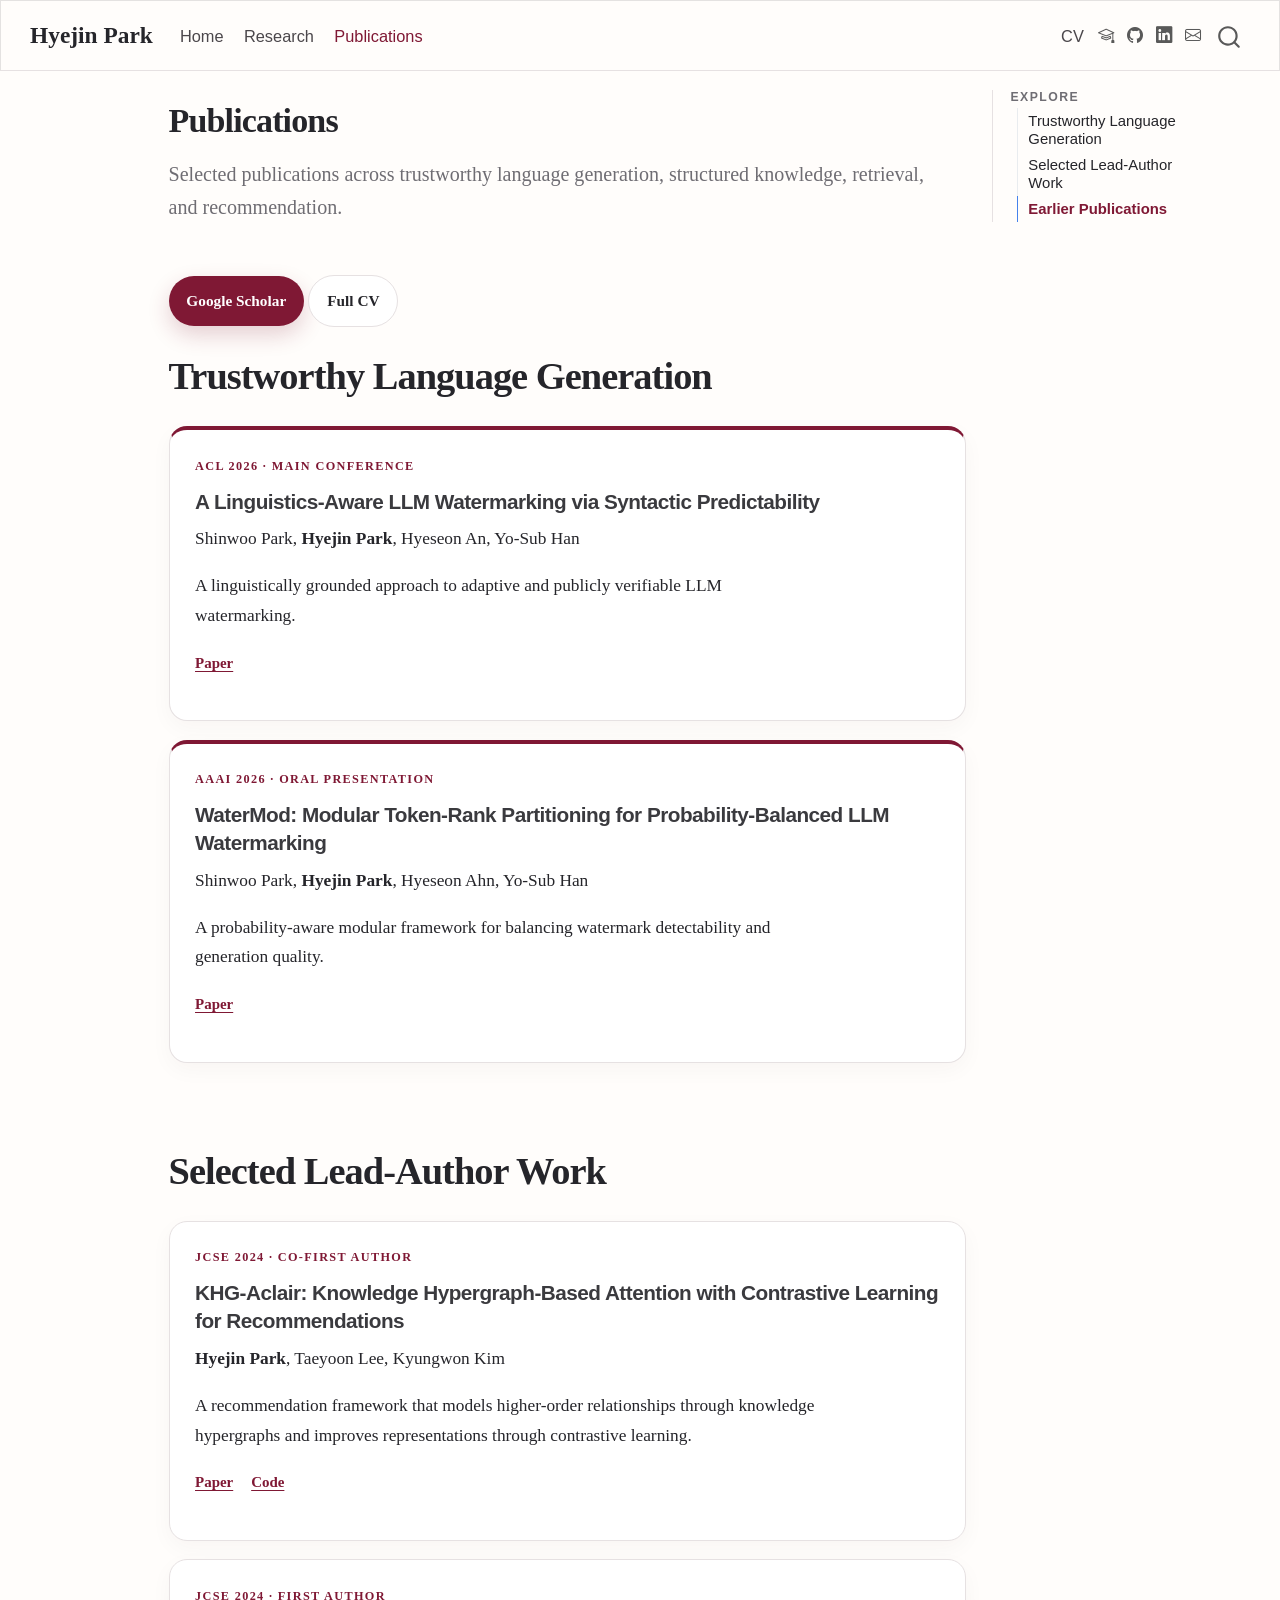
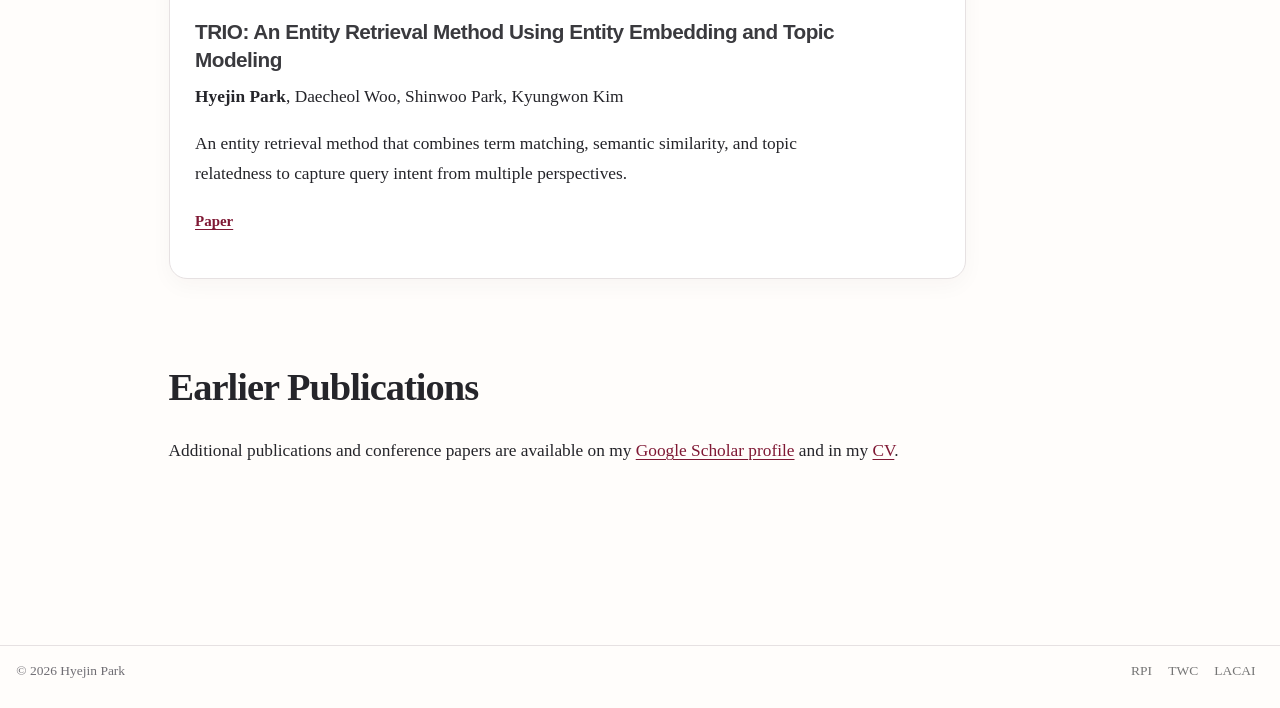
==== commit 9ed4493f: "Update paper links" ====
--- a/docs/publications.html
+++ b/docs/publications.html
@@ -165,7 +165,7 @@
 <h3 class="anchored" data-anchor-id="a-linguistics-aware-llm-watermarking-via-syntactic-predictability">A Linguistics-Aware LLM Watermarking via Syntactic Predictability</h3>
 <p>Shinwoo Park, <strong>Hyejin Park</strong>, Hyeseon An, Yo-Sub Han</p>
 <p>A linguistically grounded approach to adaptive and publicly verifiable LLM watermarking.</p>
-<p><a href="https://scholar.google.com/citations?user=kaD4NRoAAAAJ&amp;hl=en" class="pub-link">Google Scholar</a></p>
+<p><a href="https://aclanthology.org/2026.acl-long.2115/" class="pub-link">Paper</a></p>
 </section>
 </div>
 <div class="publication-card publication-wide publication-highlight">
@@ -176,7 +176,7 @@
 <h3 class="anchored" data-anchor-id="watermod-modular-token-rank-partitioning-for-probability-balanced-llm-watermarking">WaterMod: Modular Token-Rank Partitioning for Probability-Balanced LLM Watermarking</h3>
 <p>Shinwoo Park, <strong>Hyejin Park</strong>, Hyeseon Ahn, Yo-Sub Han</p>
 <p>A probability-aware modular framework for balancing watermark detectability and generation quality.</p>
-<p><a href="https://scholar.google.com/citations?user=kaD4NRoAAAAJ&amp;hl=en" class="pub-link">Google Scholar</a></p>
+<p><a href="https://ojs.aaai.org/index.php/AAAI/article/view/40546" class="pub-link">Paper</a></p>
 </section>
 </div>
 </section>
@@ -190,7 +190,7 @@
 <h3 class="anchored" data-anchor-id="khg-aclair-knowledge-hypergraph-based-attention-with-contrastive-learning-for-recommendations">KHG-Aclair: Knowledge Hypergraph-Based Attention with Contrastive Learning for Recommendations</h3>
 <p><strong>Hyejin Park</strong>, Taeyoon Lee, Kyungwon Kim</p>
 <p>A recommendation framework that models higher-order relationships through knowledge hypergraphs and improves representations through contrastive learning.</p>
-<p><a href="https://github.com/HBD-NGC1316/KHG-Aclair" class="pub-link">Code</a> <a href="https://scholar.google.com/citations?user=kaD4NRoAAAAJ&amp;hl=en" class="pub-link">Google Scholar</a></p>
+<p><a href="https://jcse.kiise.org/files/V18N3-04.pdf" class="pub-link">Paper</a> <a href="https://github.com/HBD-NGC1316/KHG-Aclair" class="pub-link">Code</a></p>
 </section>
 </div>
 <div class="publication-card publication-wide">
@@ -201,7 +201,7 @@
 <h3 class="anchored" data-anchor-id="trio-an-entity-retrieval-method-using-entity-embedding-and-topic-modeling">TRIO: An Entity Retrieval Method Using Entity Embedding and Topic Modeling</h3>
 <p><strong>Hyejin Park</strong>, Daecheol Woo, Shinwoo Park, Kyungwon Kim</p>
 <p>An entity retrieval method that combines term matching, semantic similarity, and topic relatedness to capture query intent from multiple perspectives.</p>
-<p><a href="https://scholar.google.com/citations?user=kaD4NRoAAAAJ&amp;hl=en" class="pub-link">Google Scholar</a></p>
+<p><a href="https://jcse.kiise.org/files/V18N1-05.pdf" class="pub-link">Paper</a></p>
 </section>
 </div>
 </section>
--- a/docs/styles.css
+++ b/docs/styles.css
@@ -1,508 +1,519 @@
-/* ---------- Design tokens ---------- */
-
-:root {
-  --hp-burgundy: #7f1834;
-  --hp-burgundy-dark: #5f1026;
-  --hp-plum: #665064;
-  --hp-ink: #25252a;
-  --hp-muted: #6f6d73;
-  --hp-line: #e6e1e2;
-  --hp-paper: #fffdfb;
-  --hp-soft: #f7f2f2;
-  --hp-white: #ffffff;
-  --hp-radius: 18px;
-  --hp-shadow: 0 14px 40px rgba(55, 34, 42, 0.07);
-}
-
-/* ---------- Global ---------- */
-
-html {
-  scroll-behavior: smooth;
-}
-
-body {
-  color: var(--hp-ink);
-  background: var(--hp-paper);
+/* =========================================================
+   Hyejin Park Personal Website
+   ========================================================= */
+
+   :root {
+    --hp-burgundy: #7f1834;
+    --hp-burgundy-dark: #5f1026;
+    --hp-ink: #25252a;
+    --hp-muted: #6f6d73;
+    --hp-line: #e6e1e2;
+    --hp-paper: #fffdfb;
+    --hp-soft: #f7f2f2;
+    --hp-white: #ffffff;
+    --hp-radius: 18px;
+  }
+  
+  html {
+    scroll-behavior: smooth;
+  }
+  
+  body {
+    color: var(--hp-ink);
+    background: var(--hp-paper);
+    font-family:
+      Inter, ui-sans-serif, -apple-system, BlinkMacSystemFont, "Segoe UI",
+      sans-serif;
+    font-size: 1.02rem;
+    line-height: 1.72;
+  }
+  
+  h1,
+  h2,
+  h3 {
+    color: var(--hp-ink);
+    letter-spacing: -0.025em;
+  }
+  
+  h1,
+  h2 {
+    font-family: Georgia, "Times New Roman", serif;
+  }
+  
+  h2 {
+    margin-top: 4.5rem;
+    padding-top: 0.5rem;
+    border-bottom: 0;
+    font-size: clamp(1.8rem, 3vw, 2.45rem);
+  }
+  
+  h3 {
+    font-size: 1.22rem;
+    line-height: 1.35;
+  }
+  
+  p {
+    max-width: 72ch;
+  }
+  
+  a {
+    color: var(--hp-burgundy);
+    text-decoration-thickness: 1px;
+    text-underline-offset: 3px;
+  }
+  
+  a:hover {
+    color: var(--hp-burgundy-dark);
+  }
+  
+  /* ---------- Navbar ---------- */
+  
+  .navbar {
+    background: rgba(255, 253, 251, 0.94) !important;
+    backdrop-filter: blur(14px);
+    border-bottom: 1px solid var(--hp-line);
+    box-shadow: none;
+  }
+  
+  .navbar-brand,
+  .navbar-title {
+    color: var(--hp-ink) !important;
+    font-family: Georgia, "Times New Roman", serif;
+    font-weight: 700;
+  }
+  
+  .navbar-nav .nav-link {
+    color: #4b474b !important;
+    font-weight: 520;
+  }
+  
+  .navbar-nav .nav-link:hover,
+  .navbar-nav .nav-link.active {
+    color: var(--hp-burgundy) !important;
+  }
+  
+  /* ---------- Right table of contents ---------- */
+  
+  #TOC {
+    padding-left: 1rem;
+    border-left: 1px solid var(--hp-line);
+  }
+  
+  #TOC .active {
+    color: var(--hp-burgundy) !important;
+    font-weight: 650;
+  }
+  
+  #toc-title {
+    color: var(--hp-muted);
+    font-size: 0.72rem;
+    font-weight: 750;
+    letter-spacing: 0.12em;
+    text-transform: uppercase;
+  }
+  
+  /* =========================================================
+     Profile introduction
+     ========================================================= */
+  
+  .profile-top {
+    display: grid;
+    grid-template-columns: 150px minmax(0, 1fr);
+    gap: 2rem;
+    align-items: center;
+  
+    max-width: 900px;
+    margin: 2rem 0 1.5rem;
+  }
+  
+  .profile-photo-col,
+  .profile-photo-col figure {
+    margin: 0;
+  }
+  
+  .profile-photo-col figcaption {
+    display: none;
+  }
+  
+  .profile-photo-col img {
+    display: block;
+    width: 150px !important;
+    height: 150px !important;
+    max-width: none !important;
+  
+    object-fit: cover;
+    object-position: center 20%;
+  
+    border: 4px solid var(--hp-white);
+    border-radius: 50%;
+  
+    box-shadow: 0 10px 28px rgba(55, 34, 42, 0.14);
+  }
+  
+  .profile-heading {
+    min-width: 0;
+  }
+  
+  .eyebrow,
+  .card-label,
+  .pub-venue {
+    margin: 0 0 0.65rem;
+    color: var(--hp-burgundy);
+    font-size: 0.72rem;
+    font-weight: 800;
+    letter-spacing: 0.11em;
+    text-transform: uppercase;
+  }
+  
+  .home-name {
+    margin: 0 0 0.7rem;
+    color: var(--hp-ink);
+    font-family: Georgia, "Times New Roman", serif;
+    font-size: clamp(2.8rem, 5vw, 4.2rem);
+    line-height: 0.98;
+    letter-spacing: -0.04em;
+  }
+  
+  .home-lead {
+    max-width: 680px;
+    margin: 0;
+    font-family: Georgia, "Times New Roman", serif;
+    font-size: clamp(1.18rem, 2vw, 1.45rem);
+    line-height: 1.5;
+  }
+  
+  .profile-bio {
+    max-width: 780px;
+    margin-bottom: 4rem;
+    padding-bottom: 3.2rem;
+    border-bottom: 1px solid var(--hp-line);
+  }
+  
+  .profile-bio > p {
+    max-width: 720px;
+    margin: 0 0 1rem;
+    color: var(--hp-muted);
+    line-height: 1.7;
+  }
+  
+  /* ---------- Buttons ---------- */
+  
+  .hero-actions,
+  .publication-actions {
+    display: flex;
+    flex-wrap: wrap;
+    gap: 0.75rem;
+    margin-top: 1.5rem;
+  }
+  
+  .hero-actions p,
+  .quick-links p {
+    margin: 0;
+    max-width: none;
+  }
+  
+  .button {
+    display: inline-flex;
+    align-items: center;
+    justify-content: center;
+  
+    min-height: 44px;
+    padding: 0.7rem 1.05rem;
+  
+    border-radius: 999px;
+  
+    font-size: 0.9rem;
+    font-weight: 700;
+    text-decoration: none;
+  
+    transition:
+      transform 150ms ease,
+      box-shadow 150ms ease,
+      background 150ms ease;
+  }
+  
+  .button:hover {
+    transform: translateY(-1px);
+  }
+  
+  .button-primary {
+    color: white !important;
+    background: var(--hp-burgundy);
+    box-shadow: 0 9px 22px rgba(127, 24, 52, 0.2);
+  }
+  
+  .button-primary:hover {
+    background: var(--hp-burgundy-dark);
+  }
+  
+  .button-secondary {
+    color: var(--hp-ink) !important;
+    background: white;
+    border: 1px solid var(--hp-line);
+  }
+  
+  .quick-links {
+    margin-top: 1.15rem;
+    color: var(--hp-muted);
+    font-size: 0.9rem;
+  }
+  
+  /* =========================================================
+     Shared page components
+     ========================================================= */
+  
+  .section-intro,
+  .page-lead {
+    color: var(--hp-muted);
+    font-family: Georgia, "Times New Roman", serif;
+    font-size: 1.18rem;
+    line-height: 1.65;
+  }
+  
+  .page-lead {
+    max-width: 760px;
+    margin-bottom: 3rem;
+  }
+  
+  .card-grid,
+  .publication-grid {
+    display: grid;
+    gap: 1rem;
+    margin-top: 1.5rem;
+  }
+  
+  .card-grid {
+    grid-template-columns: repeat(3, minmax(0, 1fr));
+  }
+  
+  .publication-grid {
+    grid-template-columns: repeat(2, minmax(0, 1fr));
+  }
+  
+  .topic-card,
+  .publication-card {
+    padding: 1.5rem;
+    background: var(--hp-white);
+    border: 1px solid var(--hp-line);
+    border-radius: var(--hp-radius);
+    box-shadow: 0 7px 22px rgba(55, 34, 42, 0.035);
+  }
+  
+  .topic-card {
+    display: flex;
+    flex-direction: column;
+    min-height: 255px;
+  }
+  
+  .topic-card p:last-child {
+    margin-top: auto;
+  }
+  
+  .topic-card-current {
+    background: linear-gradient(160deg, #fff 25%, #fbf2f4 100%);
+    border-top: 4px solid var(--hp-burgundy);
+  }
+  
+  .publication-card h3 {
+    margin-top: 0.35rem;
+  }
+  
+  .publication-highlight {
+    border-top: 4px solid var(--hp-burgundy);
+  }
+  
+  .publication-wide {
+    margin: 1.1rem 0;
+  }
+  
+  .pub-note {
+    color: var(--hp-muted);
+    font-size: 0.94rem;
+  }
+  
+  .pub-link {
+    display: inline-block;
+    margin-right: 0.8rem;
+    font-size: 0.88rem;
+    font-weight: 750;
+  }
+  
+  .section-heading-row {
+    display: flex;
+    justify-content: space-between;
+    gap: 2rem;
+    align-items: end;
+  }
+  
+  .text-link {
+    white-space: nowrap;
+    font-weight: 700;
+    text-decoration: none;
+  }
+  
+  /* ---------- Research prose ---------- */
+  
+  main.content > section > p {
+    max-width: 780px;
+  }
+  
+  main.content hr {
+    margin: 3.5rem 0;
+    border: 0;
+    border-top: 1px solid var(--hp-line);
+  }
+  
+  /* ---------- Recent updates ---------- */
+  
+  .updates-list {
+    width: 100%;
+    border-top: 1px solid var(--hp-line);
+  }
+  
+  .update-row {
+    display: grid;
+    grid-template-columns: 110px minmax(0, 1fr);
+    column-gap: 1.5rem;
+    align-items: baseline;
+  
+    width: 100%;
+    padding: 1rem 0;
+  
+    border-bottom: 1px solid var(--hp-line);
+  }
+  
+  .update-date {
+    color: var(--hp-burgundy);
+    font-weight: 750;
+    white-space: nowrap;
+  }
+  
+  .update-text {
+    min-width: 0;
+    color: var(--hp-ink);
+    line-height: 1.55;
+  }
+  
+  /* ---------- Footer ---------- */
+  
+  .nav-footer {
+    margin-top: 5rem;
+    color: var(--hp-muted);
+    background: transparent;
+    border-top: 1px solid var(--hp-line);
+  }
+  
+  /* ---------- Responsive ---------- */
+  
+  @media (max-width: 980px) {
+    .card-grid {
+      grid-template-columns: 1fr;
+    }
+  }
+  
+  @media (max-width: 760px) {
+    body {
+      font-size: 0.98rem;
+    }
+  
+    .profile-top {
+      grid-template-columns: 110px minmax(0, 1fr);
+      gap: 1.25rem;
+      align-items: center;
+    }
+  
+    .profile-photo-col img {
+      width: 110px !important;
+      height: 110px !important;
+    }
+  
+    .home-name {
+      font-size: clamp(2.4rem, 11vw, 3.5rem);
+    }
+  
+    .publication-grid {
+      grid-template-columns: 1fr;
+    }
+  
+    .section-heading-row {
+      display: block;
+    }
+  
+    .update-row {
+      grid-template-columns: 1fr;
+      row-gap: 0.2rem;
+    }
+  }
+  
+  @media (max-width: 520px) {
+    .profile-top {
+      grid-template-columns: 1fr;
+    }
+  
+    .profile-photo-col img {
+      width: 105px !important;
+      height: 105px !important;
+    }
+  }
+
+
+
+
+  /* =========================================================
+   Profile tagline
+   ========================================================= */
+
+.profile-tagline {
+  max-width: 680px;
+  margin: 0;
+
+  color: var(--hp-muted);
   font-family:
     Inter, ui-sans-serif, -apple-system, BlinkMacSystemFont, "Segoe UI",
     sans-serif;
-  font-size: 1.02rem;
-  line-height: 1.72;
+  font-size: 1.08rem;
+  font-weight: 500;
+  line-height: 1.55;
+  letter-spacing: 0;
 }
 
-h1,
-h2,
-h3 {
+
+/* =========================================================
+   Current research focus
+   ========================================================= */
+
+.research-focus {
+  max-width: 760px;
+  margin: 2.1rem 0 1.8rem;
+  padding: 1.4rem 0 0;
+
+  border-top: 1px solid var(--hp-line);
+}
+
+.research-focus .focus-label {
+  display: inline-block;
+
+  margin: 0 0 0.9rem;
+  padding: 0 0 0.3rem;
+
   color: var(--hp-ink);
-  letter-spacing: -0.025em;
-}
-
-h1,
-h2 {
-  font-family: Georgia, "Times New Roman", serif;
-}
-
-h2 {
-  margin-top: 4.5rem;
-  padding-top: 0.5rem;
-  font-size: clamp(1.8rem, 3vw, 2.45rem);
-  border-bottom: 0;
-}
-
-h3 {
-  font-size: 1.22rem;
-  line-height: 1.35;
-}
-
-a {
-  color: var(--hp-burgundy);
-  text-decoration-thickness: 1px;
-  text-underline-offset: 3px;
-}
-
-a:hover {
-  color: var(--hp-burgundy-dark);
-}
-
-p {
-  max-width: 72ch;
-}
-
-/* ---------- Navbar ---------- */
-
-.navbar {
-  background: rgba(255, 253, 251, 0.94) !important;
-  backdrop-filter: blur(14px);
-  border-bottom: 1px solid var(--hp-line);
-  box-shadow: none;
-}
-
-.navbar-brand,
-.navbar-title {
-  font-family: Georgia, "Times New Roman", serif;
-  font-weight: 700;
-  color: var(--hp-ink) !important;
-}
-
-.navbar-nav .nav-link {
-  color: #4b474b !important;
-  font-weight: 520;
-}
-
-.navbar-nav .nav-link:hover,
-.navbar-nav .nav-link.active {
-  color: var(--hp-burgundy) !important;
-}
-
-/* ---------- Right table of contents ---------- */
-
-#TOC {
-  border-left: 1px solid var(--hp-line);
-  padding-left: 1rem;
-}
-
-#TOC .active {
-  color: var(--hp-burgundy) !important;
-  font-weight: 650;
-}
-
-#toc-title {
-  color: var(--hp-muted);
-  font-size: 0.72rem;
-  font-weight: 750;
-  letter-spacing: 0.12em;
+  border-bottom: 3px solid var(--hp-burgundy);
+
+  font-family:
+    Inter, ui-sans-serif, -apple-system, BlinkMacSystemFont, "Segoe UI",
+    sans-serif;
+  font-size: 0.82rem;
+  font-weight: 800;
+  line-height: 1.3;
+  letter-spacing: 0.1em;
   text-transform: uppercase;
 }
 
-/* ---------- Hero ---------- */
-
-.hero {
-  margin: 1rem 0 2rem;
-  padding: clamp(2rem, 5vw, 4.5rem);
-  background:
-    radial-gradient(circle at top right, rgba(127, 24, 52, 0.09), transparent 34%),
-    linear-gradient(135deg, #fffdfb 0%, #f8f2f2 100%);
-  border: 1px solid var(--hp-line);
-  border-radius: 26px;
-  box-shadow: var(--hp-shadow);
-}
-
-.hero-grid {
-  display: grid;
-  grid-template-columns: minmax(180px, 0.75fr) minmax(0, 2fr);
-  gap: clamp(2rem, 5vw, 4rem);
-  align-items: center;
-}
-
-.hero-photo {
-  text-align: center;
-}
-
-.initials-mark {
-  width: min(230px, 72vw);
-  aspect-ratio: 4 / 5;
-  margin: 0 auto;
-  display: grid;
-  place-items: center;
-  border-radius: 24px;
-  background:
-    linear-gradient(145deg, rgba(127, 24, 52, 0.9), rgba(102, 80, 100, 0.85));
-  color: white;
-  box-shadow: 0 18px 36px rgba(86, 35, 52, 0.18);
-}
-
-.initials-mark span {
-  font-family: Georgia, "Times New Roman", serif;
-  font-size: 3.6rem;
-  font-weight: 700;
-  letter-spacing: -0.08em;
-}
-
-.photo-note {
-  margin: 0.6rem auto 0;
-  color: var(--hp-muted);
-  font-size: 0.75rem;
-}
-
-.eyebrow,
-.card-label,
-.pub-venue {
-  margin: 0 0 0.65rem;
-  color: var(--hp-burgundy);
-  font-size: 0.72rem;
-  font-weight: 800;
-  letter-spacing: 0.11em;
-  text-transform: uppercase;
-}
-
-.hero-name {
-  margin: 0 0 1rem;
-  font-size: clamp(2.8rem, 7vw, 5.2rem);
-  line-height: 0.98;
-}
-
-.hero-lead {
-  margin: 0 0 1rem;
-  font-family: Georgia, "Times New Roman", serif;
-  font-size: clamp(1.25rem, 2.3vw, 1.72rem);
-  line-height: 1.48;
-}
-
-.hero-subtext {
-  color: var(--hp-muted);
-  font-size: 1.03rem;
-}
-
-.hero-actions,
-.publication-actions {
-  display: flex;
-  flex-wrap: wrap;
-  gap: 0.75rem;
-  margin-top: 1.5rem;
-}
-
-.button {
-  display: inline-flex;
-  align-items: center;
-  justify-content: center;
-  min-height: 44px;
-  padding: 0.7rem 1.05rem;
-  border-radius: 999px;
-  font-size: 0.9rem;
-  font-weight: 700;
-  text-decoration: none;
-  transition:
-    transform 150ms ease,
-    box-shadow 150ms ease,
-    background 150ms ease;
-}
-
-.button:hover {
-  transform: translateY(-1px);
-}
-
-.button-primary {
-  color: white !important;
-  background: var(--hp-burgundy);
-  box-shadow: 0 9px 22px rgba(127, 24, 52, 0.2);
-}
-
-.button-primary:hover {
-  background: var(--hp-burgundy-dark);
-}
-
-.button-secondary {
-  color: var(--hp-ink) !important;
-  background: white;
-  border: 1px solid var(--hp-line);
-}
-
-.quick-links {
-  display: flex;
-  flex-wrap: wrap;
-  gap: 0.55rem;
-  margin-top: 1.3rem;
-  color: var(--hp-muted);
-  font-size: 0.9rem;
-}
-
-/* ---------- Shared section components ---------- */
-
-.section-intro,
-.page-lead {
-  color: var(--hp-muted);
-  font-family: Georgia, "Times New Roman", serif;
-  font-size: 1.18rem;
-  line-height: 1.65;
-}
-
-.page-lead {
-  margin-bottom: 2.5rem;
-}
-
-.card-grid,
-.publication-grid {
-  display: grid;
-  grid-template-columns: repeat(3, minmax(0, 1fr));
-  gap: 1rem;
-  margin-top: 1.5rem;
-}
-
-.topic-card,
-.publication-card {
-  padding: 1.5rem;
-  background: var(--hp-white);
-  border: 1px solid var(--hp-line);
-  border-radius: var(--hp-radius);
-  box-shadow: 0 7px 22px rgba(55, 34, 42, 0.035);
-}
-
-.topic-card {
-  min-height: 255px;
-  display: flex;
-  flex-direction: column;
-}
-
-.topic-card p:last-child {
-  margin-top: auto;
-}
-
-.topic-card-current {
-  background: linear-gradient(160deg, #fff 25%, #fbf2f4 100%);
-  border-top: 4px solid var(--hp-burgundy);
-}
-
-.publication-grid {
-  grid-template-columns: repeat(2, minmax(0, 1fr));
-}
-
-.publication-card h3 {
-  margin-top: 0.35rem;
-}
-
-.publication-highlight {
-  border-top: 4px solid var(--hp-burgundy);
-}
-
-.publication-wide {
-  margin: 1.1rem 0;
-}
-
-.pub-note {
-  color: var(--hp-muted);
-  font-size: 0.94rem;
-}
-
-.pub-link {
-  display: inline-block;
-  margin-right: 0.8rem;
-  font-size: 0.88rem;
-  font-weight: 750;
-}
-
-.section-heading-row {
-  display: flex;
-  justify-content: space-between;
-  gap: 2rem;
-  align-items: end;
-}
-
-.text-link {
-  white-space: nowrap;
-  font-weight: 700;
-  text-decoration: none;
-}
-
-/* ---------- Current research spotlight ---------- */
-
-.spotlight {
-  display: grid;
-  grid-template-columns: minmax(0, 1.25fr) minmax(280px, 0.75fr);
-  gap: clamp(2rem, 5vw, 4rem);
-  align-items: center;
-  margin-top: 1.5rem;
-  padding: clamp(1.8rem, 4vw, 3rem);
-  border-radius: 24px;
-  background: #2d262b;
-  color: #f9f5f5;
-  box-shadow: var(--hp-shadow);
-}
-
-.spotlight h3 {
-  color: white;
-  font-family: Georgia, "Times New Roman", serif;
-  font-size: clamp(1.7rem, 3vw, 2.35rem);
-}
-
-.spotlight a {
-  color: #f3c8d2;
-}
-
-.project-badge {
-  display: inline-block;
-  margin: 1rem 0 1.3rem;
-  padding: 0.75rem 1rem;
-  border: 1px solid rgba(255, 255, 255, 0.19);
-  border-radius: 12px;
-  background: rgba(255, 255, 255, 0.07);
-}
-
-.project-badge span {
-  color: #d8cdd1;
-  font-size: 0.86rem;
-}
-
-.concept-flow {
-  display: grid;
-  gap: 0.65rem;
-  justify-items: center;
-}
-
-.concept-node {
-  width: min(250px, 100%);
-  padding: 0.65rem;
-  text-align: center;
-  border: 1px solid rgba(255, 255, 255, 0.22);
-  border-radius: 999px;
-  color: #eee7e9;
-  background: rgba(255, 255, 255, 0.06);
-}
-
-.concept-core {
-  width: min(300px, 100%);
-  padding: 1.15rem;
-  border-radius: 16px;
-  text-align: center;
-  font-family: Georgia, "Times New Roman", serif;
-  font-size: 1.22rem;
-  font-weight: 700;
-  background: var(--hp-burgundy);
-  box-shadow: 0 12px 24px rgba(0, 0, 0, 0.2);
-}
-
-.concept-outcome {
-  padding: 0.8rem 1rem;
-  border-radius: 12px;
-  text-align: center;
+.research-focus p {
+  max-width: 720px;
+  margin: 0;
+
   color: var(--hp-ink);
-  background: #f0e6e9;
-}
-
-.concept-connector {
-  color: #d2c5ca;
-  font-size: 1.2rem;
-}
-
-/* ---------- Updates and about ---------- */
-
-.updates-list {
-  border-top: 1px solid var(--hp-line);
-}
-
-.update-row {
-  display: grid;
-  grid-template-columns: 100px minmax(0, 1fr);
-  gap: 1rem;
-  padding: 1rem 0;
-  border-bottom: 1px solid var(--hp-line);
-}
-
-.update-date {
-  color: var(--hp-burgundy);
-  font-weight: 750;
-}
-
-.about-box,
-.research-callout {
-  padding: 1.6rem;
-  border-left: 4px solid var(--hp-burgundy);
-  border-radius: 0 var(--hp-radius) var(--hp-radius) 0;
-  background: var(--hp-soft);
-}
-
-.research-callout {
-  margin: 1.8rem 0;
-}
-
-.research-callout h3 {
-  margin-top: 0;
-}
-
-/* ---------- Footer ---------- */
-
-.nav-footer {
-  margin-top: 5rem;
-  border-top: 1px solid var(--hp-line);
-  background: transparent;
-  color: var(--hp-muted);
-}
-
-/* ---------- Responsive ---------- */
-
-@media (max-width: 980px) {
-  .hero-grid,
-  .spotlight {
-    grid-template-columns: 1fr;
-  }
-
-  .hero-photo {
-    text-align: left;
-  }
-
-  .initials-mark {
-    width: 180px;
-    margin-left: 0;
-  }
-
-  .photo-note {
-    margin-left: 0;
-  }
-
-  .card-grid {
-    grid-template-columns: 1fr;
-  }
-}
-
-@media (max-width: 760px) {
-  body {
-    font-size: 0.98rem;
-  }
-
-  .hero {
-    padding: 1.4rem;
-    border-radius: 18px;
-  }
-
-  .publication-grid {
-    grid-template-columns: 1fr;
-  }
-
-  .section-heading-row {
-    display: block;
-  }
-
-  .update-row {
-    grid-template-columns: 1fr;
-    gap: 0.2rem;
-  }
-}
+  font-size: 1.02rem;
+  line-height: 1.75;
+}
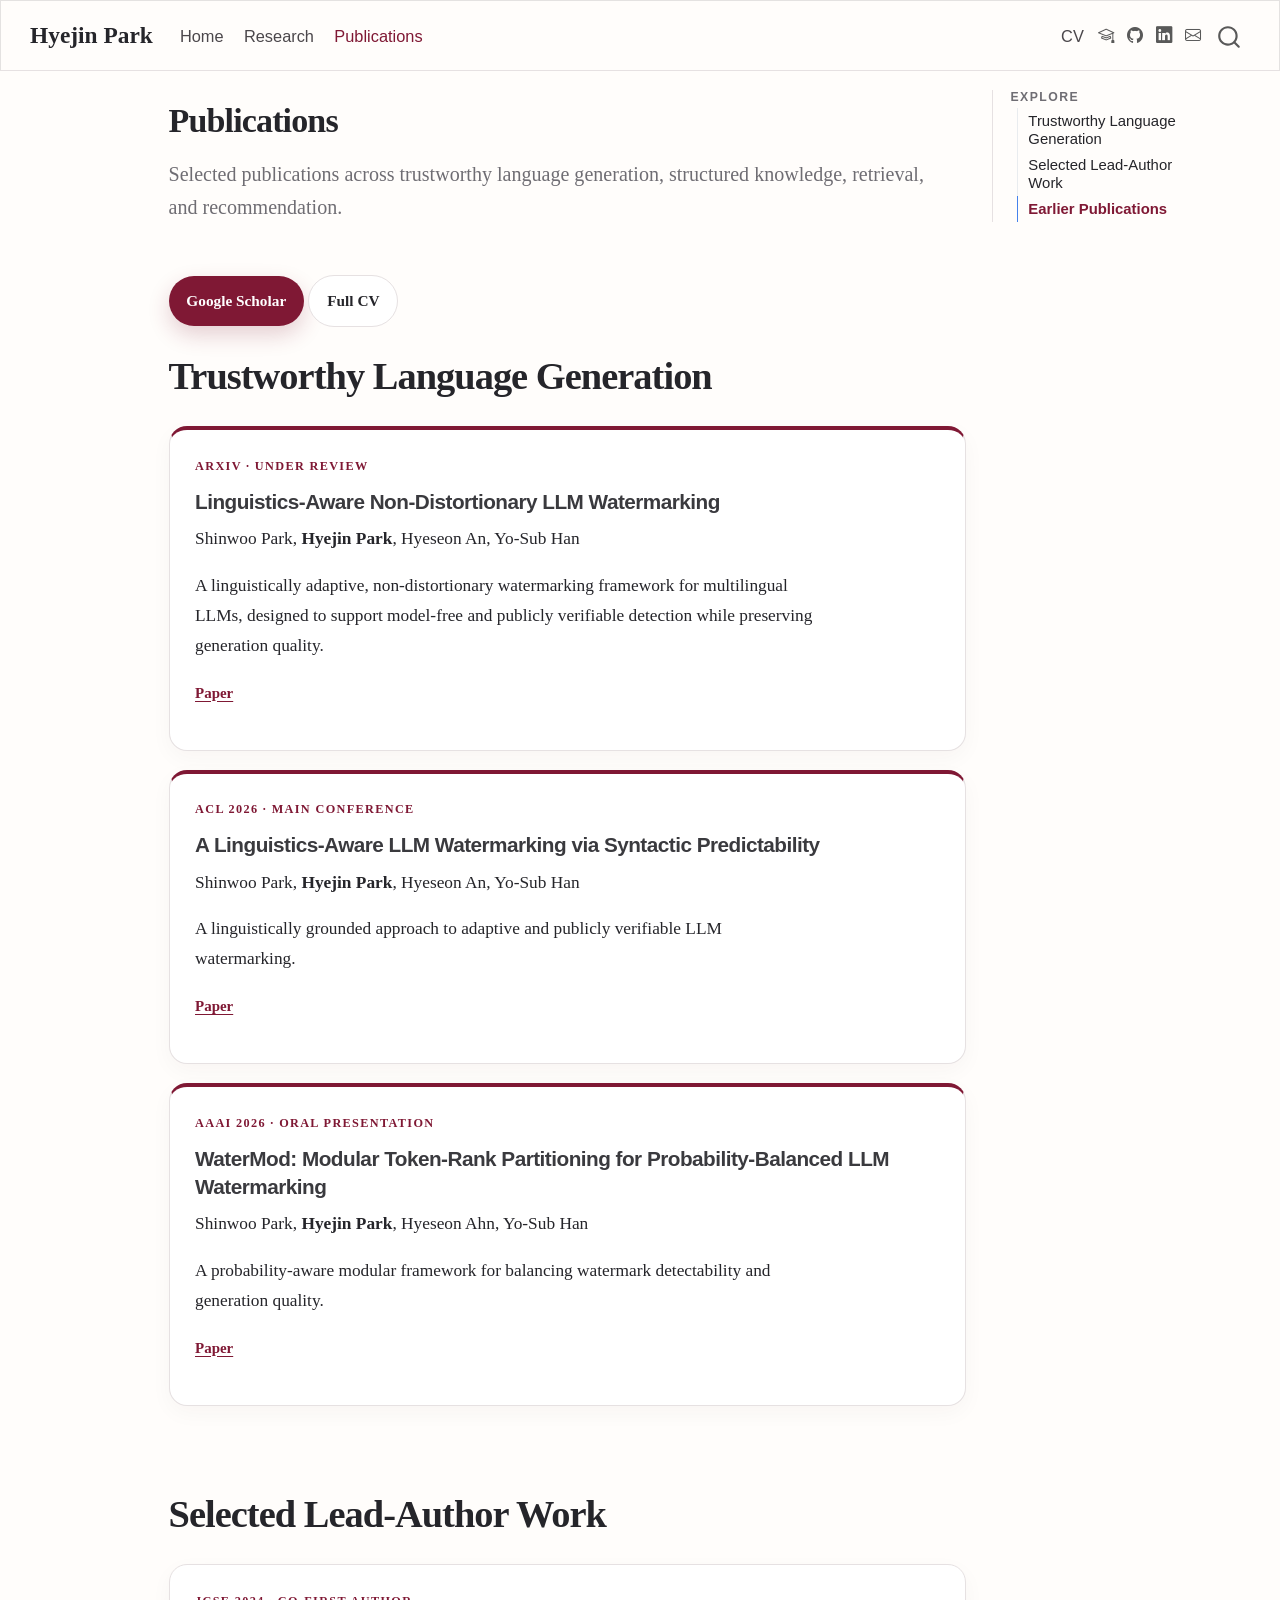
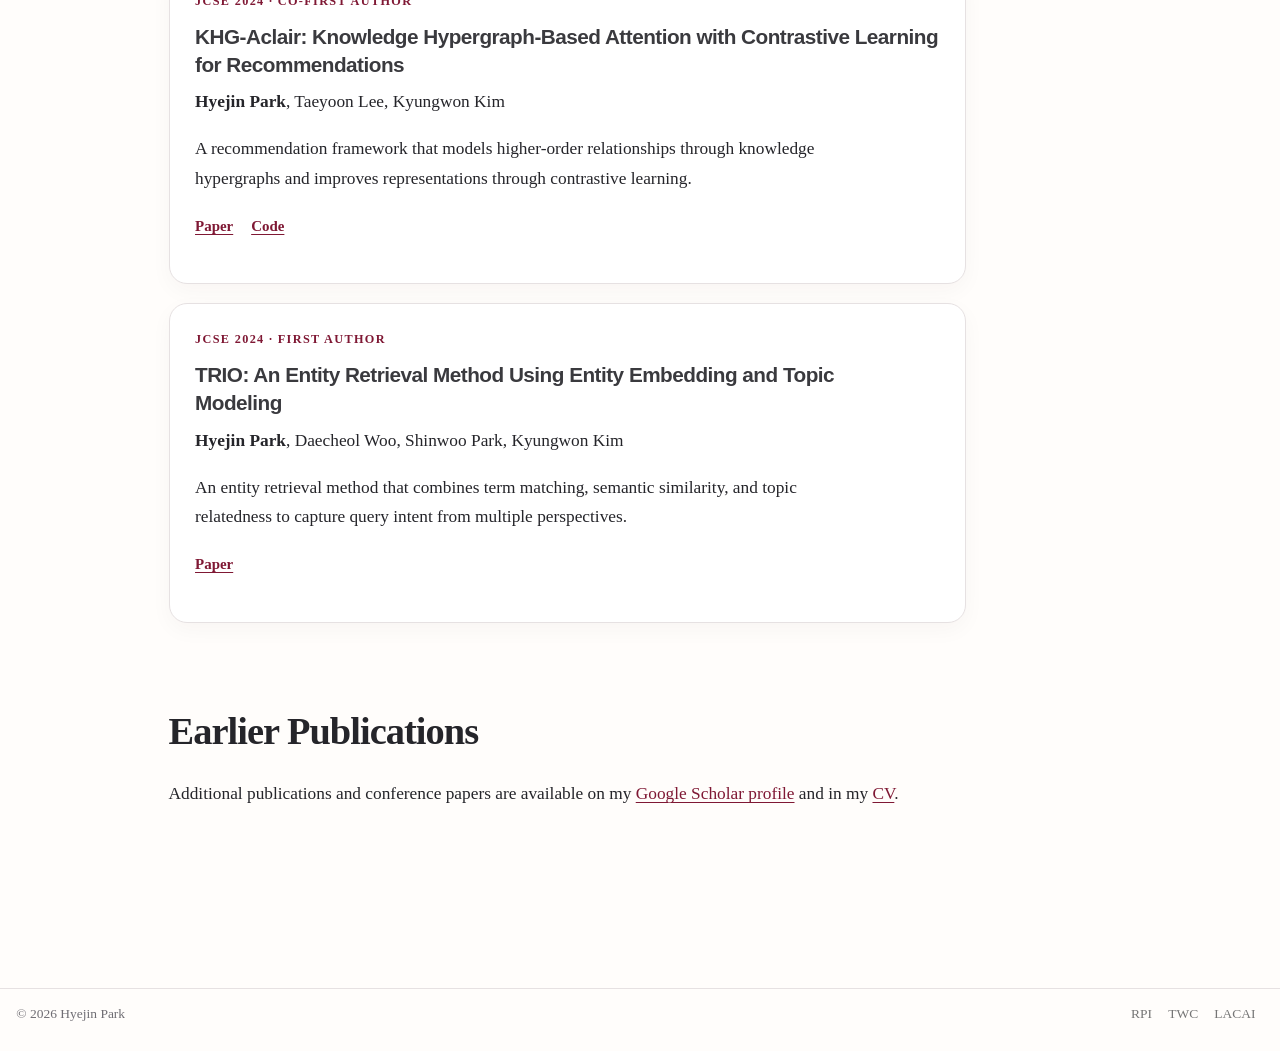
==== commit 4fd3eafa: "paper update" ====
--- a/docs/publications.html
+++ b/docs/publications.html
@@ -159,6 +159,17 @@
 <h2 class="anchored" data-anchor-id="trustworthy-language-generation">Trustworthy Language Generation</h2>
 <div class="publication-card publication-wide publication-highlight">
 <p class="pub-venue">
+arXiv · Under Review
+</p>
+<section id="linguistics-aware-non-distortionary-llm-watermarking" class="level3">
+<h3 class="anchored" data-anchor-id="linguistics-aware-non-distortionary-llm-watermarking">Linguistics-Aware Non-Distortionary LLM Watermarking</h3>
+<p>Shinwoo Park, <strong>Hyejin Park</strong>, Hyeseon An, Yo-Sub Han</p>
+<p>A linguistically adaptive, non-distortionary watermarking framework for multilingual LLMs, designed to support model-free and publicly verifiable detection while preserving generation quality.</p>
+<p><a href="https://arxiv.org/abs/2606.00613" class="pub-link">Paper</a></p>
+</section>
+</div>
+<div class="publication-card publication-wide publication-highlight">
+<p class="pub-venue">
 ACL 2026 · MAIN CONFERENCE
 </p>
 <section id="a-linguistics-aware-llm-watermarking-via-syntactic-predictability" class="level3">
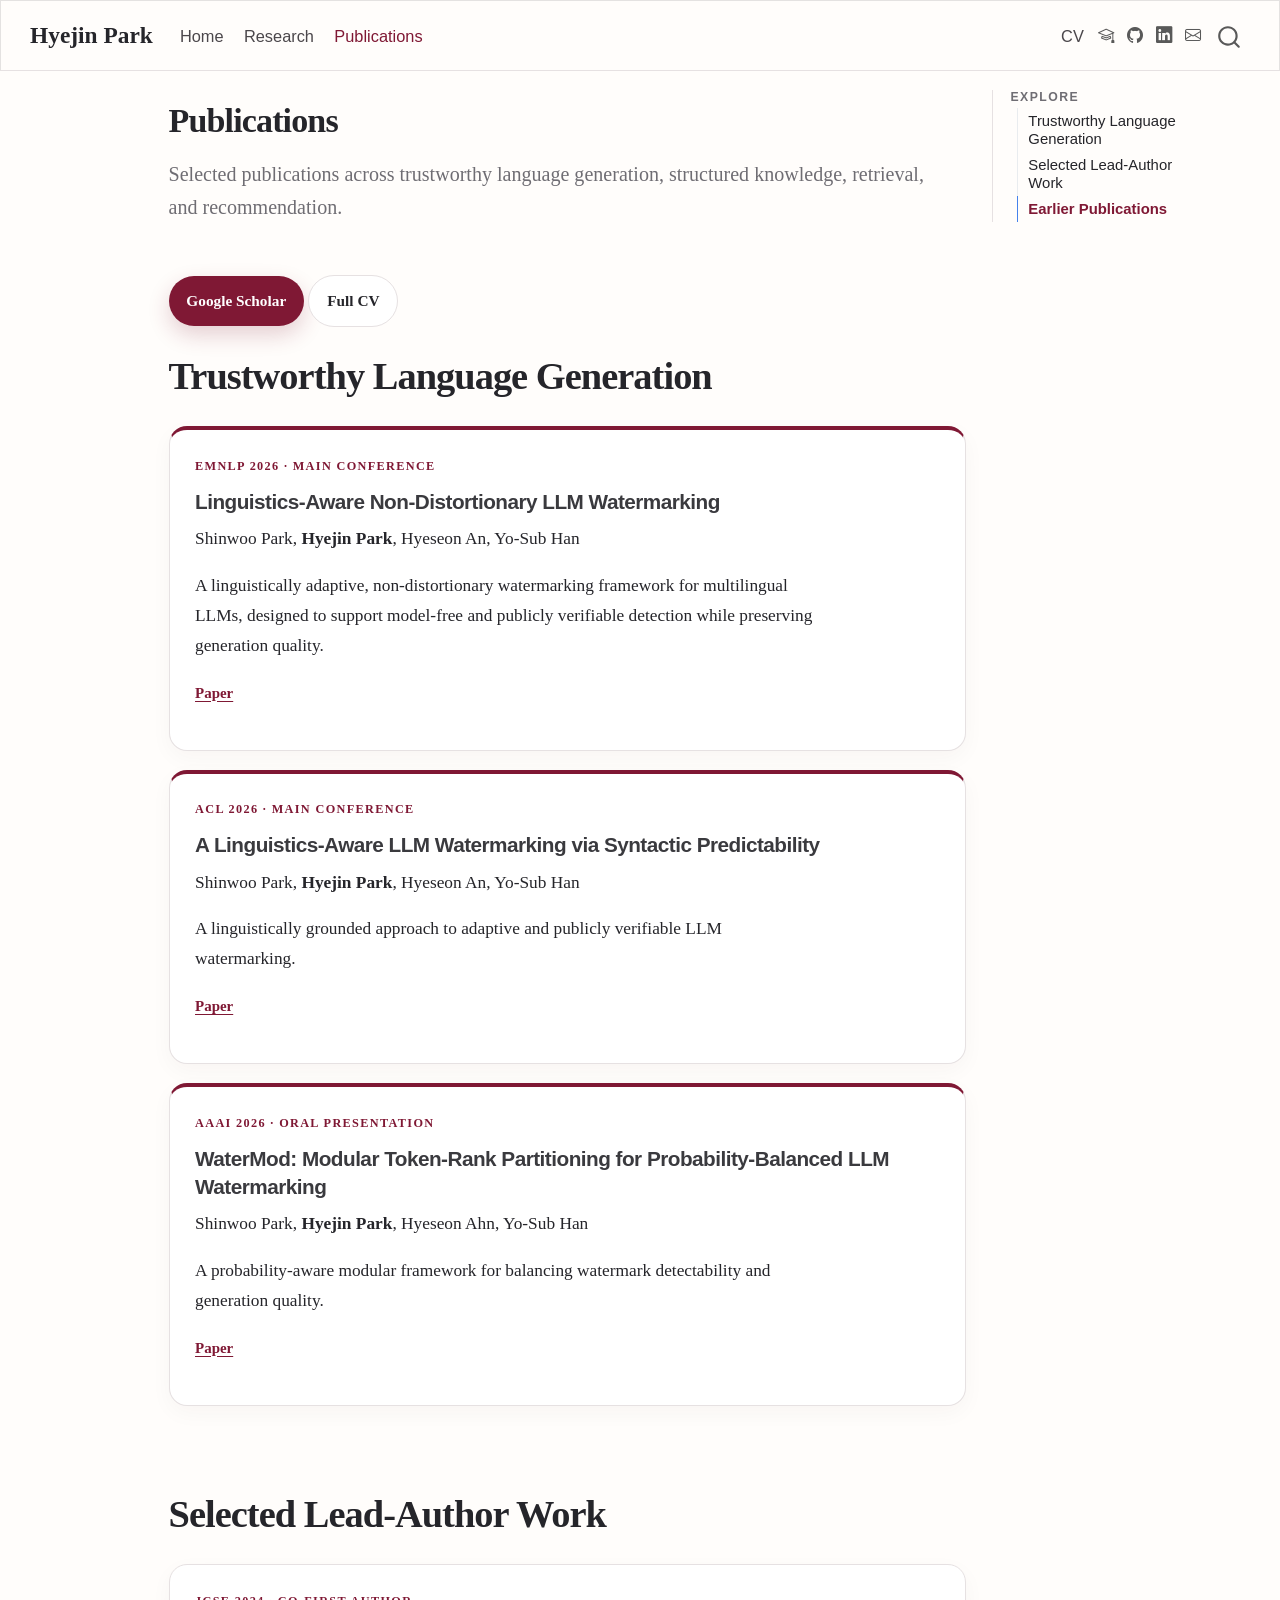
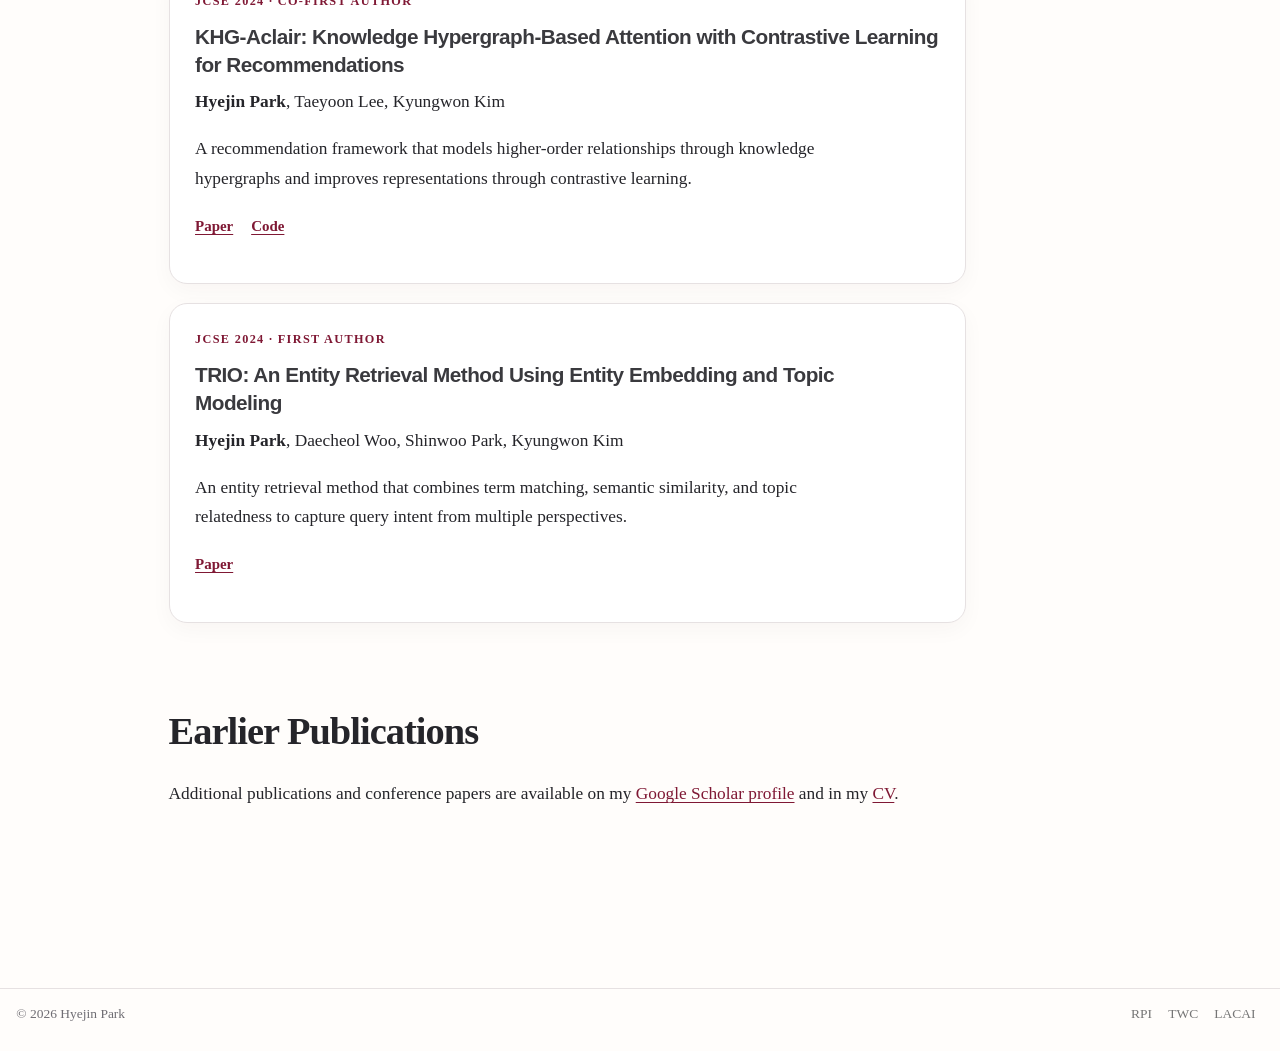
==== commit 85de8c91: "update emnlp 2026" ====
--- a/docs/publications.html
+++ b/docs/publications.html
@@ -159,7 +159,7 @@
 <h2 class="anchored" data-anchor-id="trustworthy-language-generation">Trustworthy Language Generation</h2>
 <div class="publication-card publication-wide publication-highlight">
 <p class="pub-venue">
-arXiv · Under Review
+EMNLP 2026 · MAIN CONFERENCE
 </p>
 <section id="linguistics-aware-non-distortionary-llm-watermarking" class="level3">
 <h3 class="anchored" data-anchor-id="linguistics-aware-non-distortionary-llm-watermarking">Linguistics-Aware Non-Distortionary LLM Watermarking</h3>
